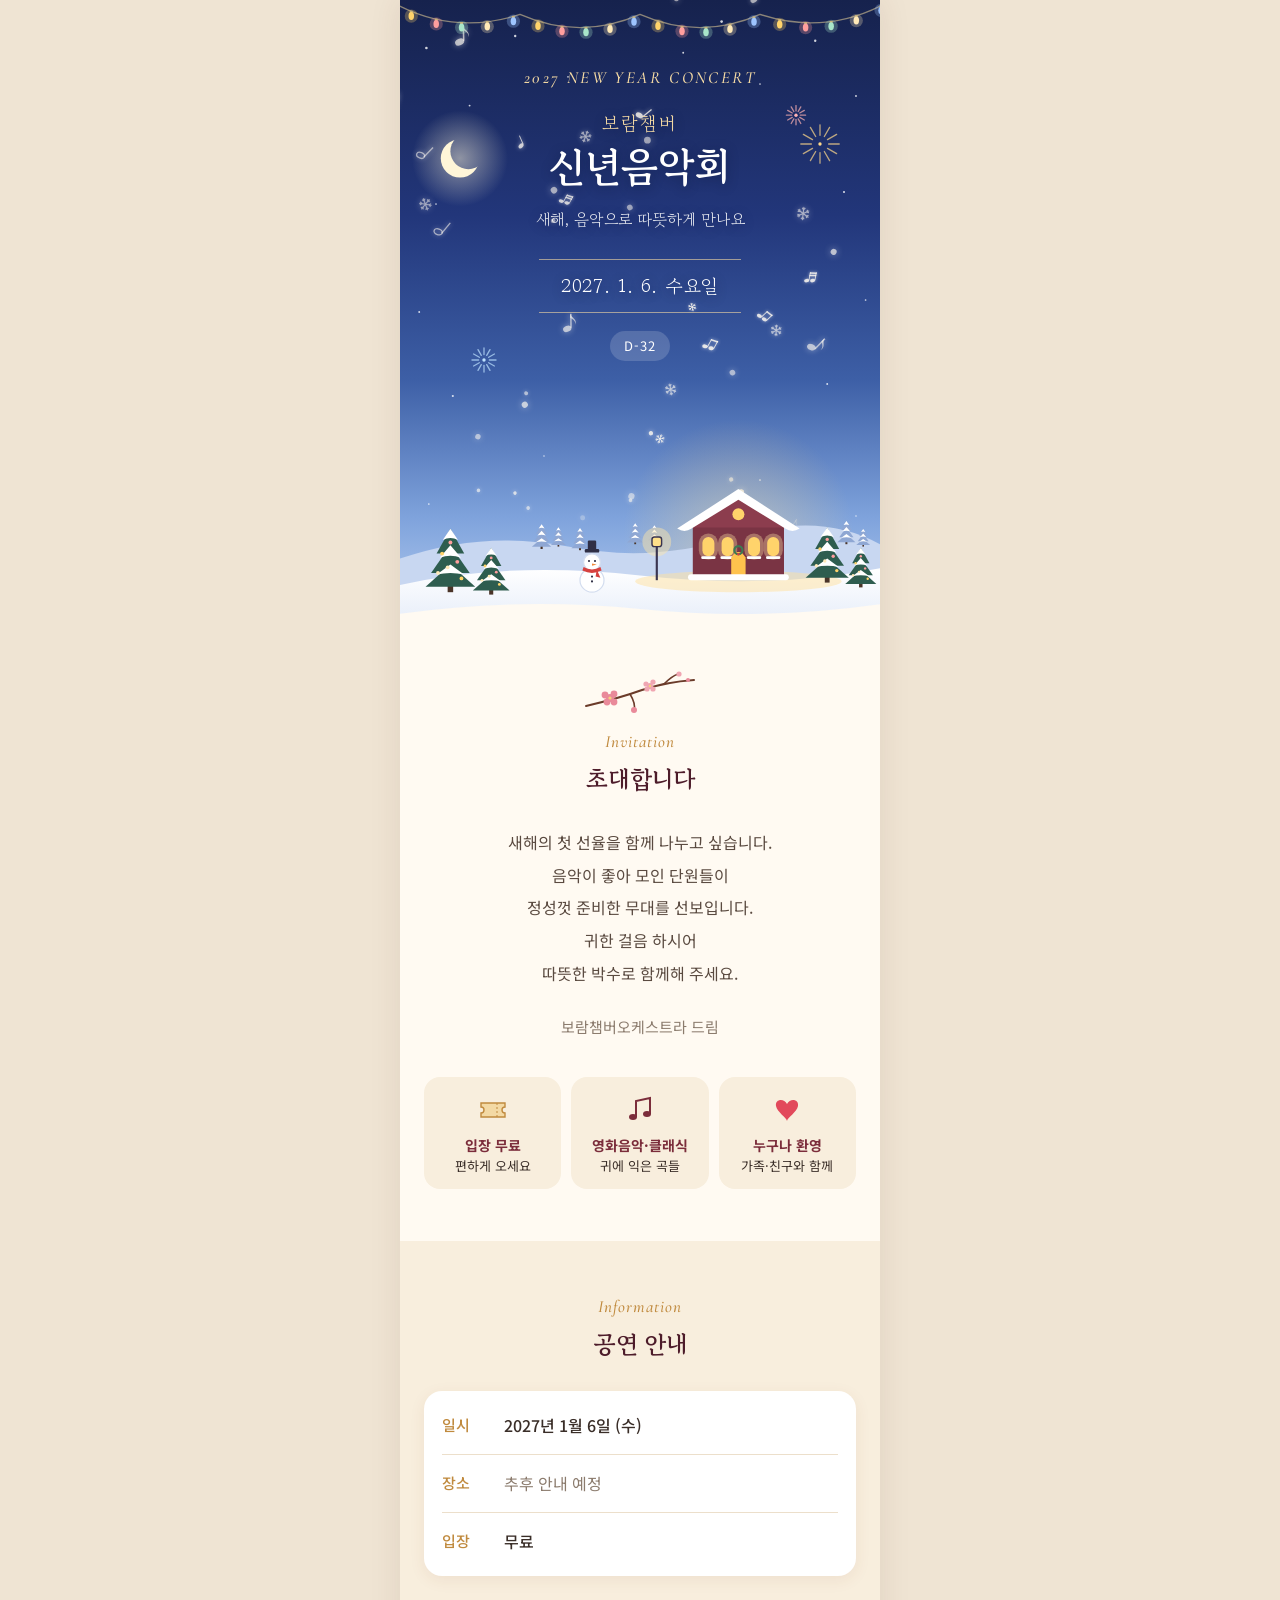
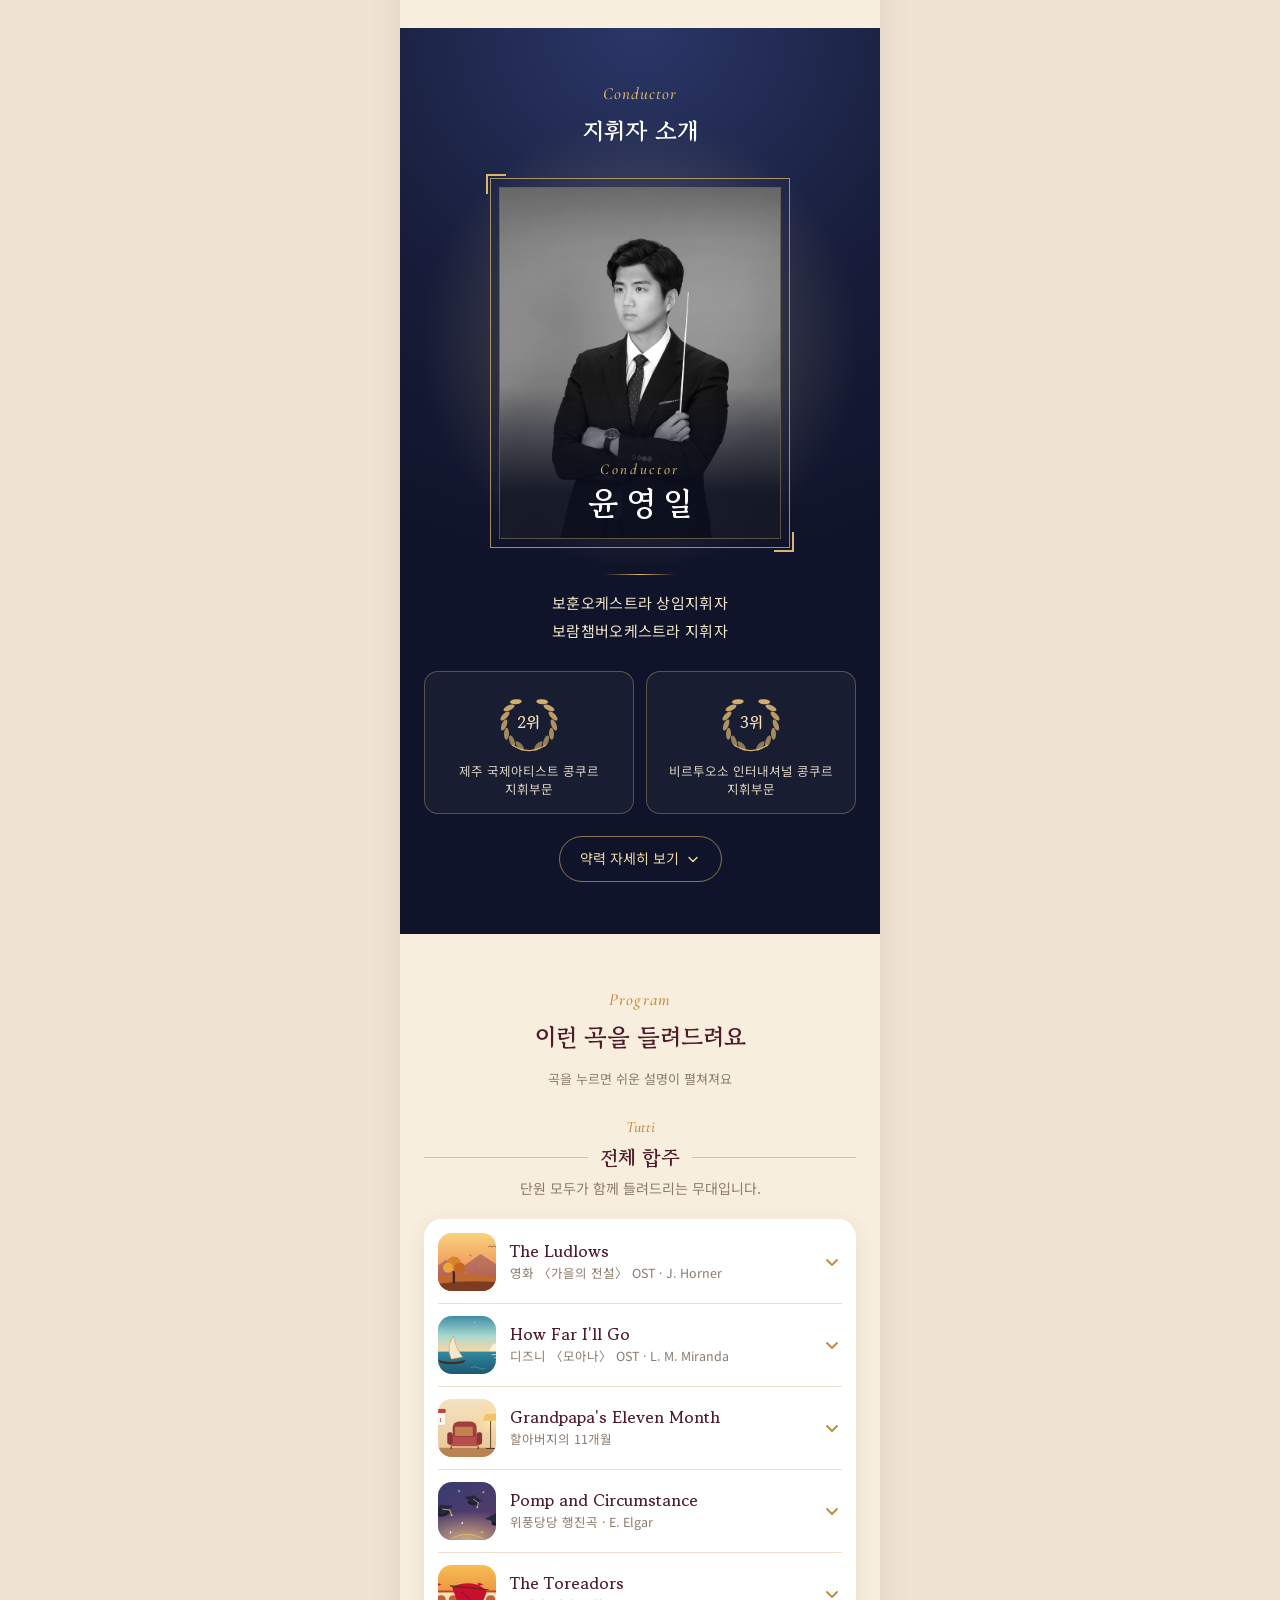
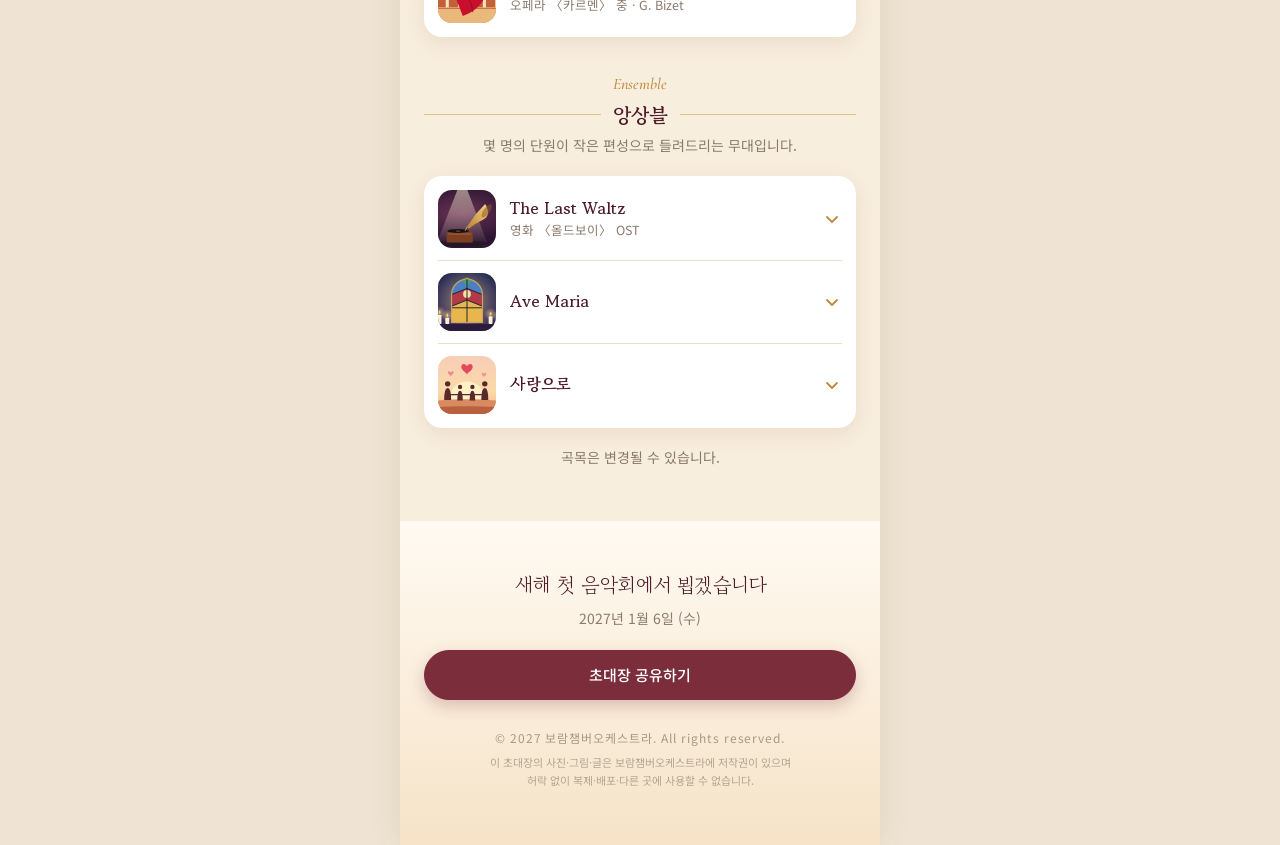
==== index.html @ faf76516 "﻿링크 미리보기 그림 주소에 버전 번호 붙임 메신저가 예전 노을 미리보기 그림을 계속 보여 주던 문제 — og:image 를 og.png?v=2 로 바꿔 새 그림을 받게 함  Co" ====
<!doctype html>
<html lang="ko">
<head>
<meta charset="utf-8">
<meta name="viewport" content="width=device-width, initial-scale=1, viewport-fit=cover">
<title>보람챔버 신년음악회</title>
<meta name="description" content="2027년 1월 6일(수) · 보람챔버오케스트라 신년음악회에 초대합니다.">
<!-- 카카오톡·문자 미리보기 (내용이 바뀌면 여기도 함께 고칩니다) -->
<meta property="og:type" content="website">
<meta property="og:title" content="보람챔버 신년음악회">
<meta property="og:description" content="2027년 1월 6일(수) · 보람챔버오케스트라가 초대합니다.">
<meta property="og:url" content="https://boramchamber.github.io/2027-new-year/">
<meta property="og:image" content="https://boramchamber.github.io/2027-new-year/og.png?v=2">
<meta property="og:image:width" content="1200">
<meta property="og:image:height" content="630">
<meta name="theme-color" content="#16224d">
<!-- 검색엔진·이미지 검색에 올리지 않음 (초대받은 사람만 링크로 보게) -->
<meta name="robots" content="noindex, nofollow, noimageindex, noarchive">
<meta name="copyright" content="© 2027 보람챔버오케스트라. All rights reserved.">
<script>
  // 다른 사이트가 이 초대장을 자기 페이지 안에 끼워 넣으면 원래 주소로 튕겨 나가게 함
  try { if (window.top !== window.self && window.top.location.hostname !== location.hostname) throw 0; }
  catch (e) { window.top.location = location.href; }
</script>
<link rel="preconnect" href="https://fonts.googleapis.com">
<link rel="preconnect" href="https://fonts.gstatic.com" crossorigin>
<link href="https://fonts.googleapis.com/css2?family=Cormorant+Garamond:ital,wght@1,500&family=Gowun+Batang:wght@400;700&family=Noto+Sans+KR:wght@400;500;700&display=swap" rel="stylesheet">
<script>
  // 휴대폰·카톡 캐시를 건너뛰고 늘 최신 파일을 받도록 주소 끝에 시각을 붙인다
  window.BUST = '?t=' + Date.now();
  document.write('<link rel="stylesheet" href="style.css' + BUST + '">');
</script>
</head>
<body>
<main class="page" id="app"></main>
<div class="toast" id="toast" role="status" aria-live="polite"></div>
<script>
  document.write('<script src="data.js' + BUST + '"><\/script>' +
                 '<script src="art.js' + BUST + '"><\/script>' +
                 '<script src="app.js' + BUST + '"><\/script>');
</script>
</body>
</html>
---- style.css ----
/* 초대장 디자인 — 열 때마다 새로 받으므로 고치면 바로 반영됩니다 */
:root {
  --wine: #7b2d3b;
  --wine-deep: #4d1c2a;
  --gold: #c08a3e;
  --gold-soft: #f3d9a4;
  --ink: #3a2e28;
  --text: #5a4a40;
  --muted: #8b7b6d;
  --line: #ecdfcb;
  --paper: #fffaf2;
  --cream: #f8eedd;
  --outside: #efe4d3;
}
* { box-sizing: border-box; margin: 0; padding: 0; }
html { -webkit-text-size-adjust: 100%; }
body {
  background: var(--outside);
  color: var(--ink);
  font-family: 'Noto Sans KR', 'Apple SD Gothic Neo', 'Malgun Gothic', sans-serif;
  font-size: 16px;
  line-height: 1.7;
  word-break: keep-all;
}
.page {
  max-width: 480px;
  margin: 0 auto;
  background: var(--paper);
  min-height: 100vh;
  box-shadow: 0 0 30px rgba(90, 50, 30, .10);
  overflow: hidden;
}
.serif { font-family: 'Gowun Batang', 'Noto Serif KR', 'AppleMyungjo', 'Batang', serif; }
.en { font-family: 'Cormorant Garamond', Georgia, serif; font-style: italic; font-weight: 500; }

/* 표지 */
.cover {
  position: relative;
  background: linear-gradient(180deg, #16224d 0%, #22367a 34%, #3d5fa6 60%, #7fa3dc 82%, #bcd3f3 100%);
  overflow: hidden;
  color: #fff;
  text-align: center;
  padding: 64px 24px 0;
}
.cover canvas { position: absolute; inset: 0; width: 100%; height: 100%; pointer-events: none; }
.cover > *:not(canvas) { position: relative; z-index: 1; }
.cover canvas { z-index: 0; }
.cover .sky { position: absolute; inset: 0; pointer-events: none; z-index: 0; }
.cover .sky svg { display: block; width: 100%; height: 100%; }
.cover .garland { position: absolute; left: 0; right: 0; top: 0; pointer-events: none; }
.cover .garland svg { display: block; width: 100%; height: auto; }
.cover h1, .cover .tagline, .cover .when { text-shadow: 0 2px 12px rgba(10,20,50,.45); }
.cover .eyebrow { font-size: 17px; letter-spacing: .14em; color: var(--gold-soft); }
.cover h1 { margin-top: 18px; font-size: 40px; line-height: 1.3; font-weight: 700; }
.cover h1 .small { display: block; font-size: 19px; font-weight: 400; color: var(--gold-soft); letter-spacing: .1em; margin-bottom: 4px; }
.cover .tagline { margin-top: 14px; font-size: 16px; color: rgba(255,255,255,.88); }
.cover .when {
  display: inline-block; margin-top: 26px; padding: 10px 22px;
  border-top: 1px solid rgba(243,217,164,.6); border-bottom: 1px solid rgba(243,217,164,.6);
  font-size: 19px; letter-spacing: .04em;
}
.cover .when .time { display: block; font-size: 15px; color: var(--gold-soft); }
.dday {
  display: inline-block; margin-top: 18px; padding: 4px 14px;
  background: rgba(255,255,255,.16); border-radius: 999px;
  color: #fff; font-size: 13px; letter-spacing: .08em;
}
.cover .scene { display: block; width: calc(100% + 48px); margin: 20px -24px -1px; }
.cover .scene svg { display: block; width: 100%; height: auto; }

/* 본문 섹션 */
section { padding: 52px 24px; }
.sec-label { text-align: center; font-size: 17px; color: var(--gold); letter-spacing: .06em; }
.sec-title { text-align: center; font-size: 24px; font-weight: 700; margin: 2px 0 26px; color: var(--wine-deep); }

.greeting { text-align: center; padding-top: 36px; }
.greeting .sprig { width: 120px; height: 46px; margin: 0 auto 14px; display: block; }
.greeting p { font-size: 16px; line-height: 2.05; color: var(--text); }
.greeting .sign { margin-top: 22px; font-size: 15px; color: var(--muted); }

.welcome { display: grid; grid-template-columns: repeat(3, 1fr); gap: 10px; margin-top: 34px; }
.welcome .w {
  background: var(--cream); border-radius: 16px; padding: 16px 6px 14px; text-align: center;
  font-size: 13px; line-height: 1.5; color: var(--ink);
}
.welcome .w svg { width: 34px; height: 34px; display: block; margin: 0 auto 8px; }
.welcome .w b { display: block; font-size: 14px; color: var(--wine); }

.soft { background: var(--cream); }
.info { background: #fff; border-radius: 18px; padding: 6px 18px; box-shadow: 0 4px 16px rgba(122,62,40,.08); }
.info .row { display: flex; gap: 14px; padding: 15px 0; border-bottom: 1px solid var(--line); }
.info .row:last-child { border-bottom: 0; }
.info .k { flex: 0 0 48px; color: var(--gold); font-size: 15px; font-weight: 500; }
.info .v { flex: 1; font-weight: 500; }
.info .v .sub { display: block; font-weight: 400; font-size: 14px; color: var(--muted); }
.info .v.pending { color: var(--muted); font-weight: 400; }

/* 프로그램 */
.group { text-align: center; margin: 6px 0 18px; }
.group + .pieces { margin-bottom: 8px; }
.pieces + .group { margin-top: 40px; }
.group .g-en { font-size: 16px; color: var(--gold); }
.group h3 { font-size: 20px; color: var(--wine-deep); display: flex; align-items: center; gap: 12px; }
.group h3::before, .group h3::after { content: ''; flex: 1; height: 1px; background: var(--gold); opacity: .45; }
.group p { font-size: 14px; color: var(--muted); margin-top: 2px; }

.program-hint { text-align: center; font-size: 13px; color: var(--muted); margin: -16px 0 24px; }
.pieces {
  background: #fff; border-radius: 18px; padding: 2px 14px;
  box-shadow: 0 6px 20px rgba(122,62,40,.10);
}
.piece { border-bottom: 1px solid var(--line); }
.piece:last-child { border-bottom: 0; }
.piece .row {
  display: grid; grid-template-columns: 58px 1fr 20px; gap: 14px; align-items: center;
  padding: 12px 0; list-style: none; -webkit-tap-highlight-color: transparent;
}
.piece summary { cursor: pointer; }
.piece summary::-webkit-details-marker { display: none; }
.piece .thumb { width: 58px; height: 58px; border-radius: 14px; overflow: hidden; background: var(--cream); }
.piece .thumb svg { display: block; width: 100%; height: 100%; }
.piece .txt { min-width: 0; }
.piece .t { display: block; font-size: 16.5px; font-weight: 700; color: var(--wine-deep); line-height: 1.35; }
.piece .m .nw { white-space: nowrap; }
.piece .m { display: block; font-size: 12.5px; color: var(--muted); margin-top: 2px; line-height: 1.5; }
.piece .chev { width: 20px; height: 20px; color: var(--gold); transition: transform .25s ease; }
.piece[open] .chev { transform: rotate(180deg); }
.piece[open] summary .t { color: var(--wine); }
.piece .d {
  margin: 0 0 14px; padding: 12px 14px; border-radius: 12px; background: var(--cream);
  font-size: 14.5px; color: var(--text); line-height: 1.75;
  animation: open-d .3s ease;
}
@keyframes open-d { from { opacity: 0; transform: translateY(-4px); } to { opacity: 1; transform: none; } }
.pieces + .group { margin-top: 34px; }
.program-note { margin-top: 18px; text-align: center; font-size: 14px; color: var(--muted); }

/* 지휘 */
/* 지휘자 소개 — 공연 책자처럼 어두운 무대 + 금색 */
.stage {
  background: radial-gradient(120% 60% at 50% 0%, #2b3768 0%, #171d3a 55%, #10142a 100%);
  color: #efe9de;
}
.stage .sec-label { color: #d9b56e; }
.stage .sec-title { color: #fff; }
.conductor { text-align: center; }

.portrait { position: relative; width: min(300px, 84%); margin: 6px auto 0; }
.portrait::before {
  content: ''; position: absolute; inset: -60px -70px -20px; pointer-events: none;
  background: radial-gradient(closest-side, rgba(255,226,160,.30), rgba(255,226,160,0));
}
.portrait .frame { position: relative; padding: 9px; border: 1px solid rgba(217,181,110,.75); }
.portrait .frame::before, .portrait .frame::after {
  content: ''; position: absolute; width: 18px; height: 18px; border: 2px solid #d9b56e;
}
.portrait .frame::before { left: -5px; top: -5px; border-right: 0; border-bottom: 0; }
.portrait .frame::after { right: -5px; bottom: -5px; border-left: 0; border-top: 0; }
.portrait img {
  display: block; width: 100%; aspect-ratio: 4 / 5; object-fit: cover; object-position: 50% 16%;
  box-shadow: 0 0 0 1px rgba(217,181,110,.35); filter: contrast(1.06);
}
.portrait figcaption {
  position: absolute; left: 10px; right: 10px; bottom: 10px; z-index: 2;
  padding: 70px 0 16px; text-align: center;
  background: linear-gradient(180deg, rgba(12,15,32,0) 0%, rgba(12,15,32,.88) 70%);
}
.portrait figcaption .en { display: block; font-size: 15px; color: #d9b56e; letter-spacing: .18em; }
.portrait figcaption b { display: block; font-size: 32px; color: #fff; letter-spacing: .28em; padding-left: .28em; line-height: 1.25; }

.nameplate .baton { width: 64px; height: 64px; margin: 0 auto 10px; display: block; }
.nameplate .role { font-size: 15px; color: #d9b56e; letter-spacing: .18em; }
.nameplate .name { font-size: 30px; font-weight: 700; color: #fff; letter-spacing: .24em; padding-left: .24em; }

.conductor .now { margin-top: 26px; }
.conductor .now::before {
  content: ''; display: block; width: 72px; height: 1px; margin: 0 auto 14px;
  background: linear-gradient(90deg, transparent, #d9b56e, transparent);
}
.conductor .now p { font-size: 15px; color: #f1e4c6; line-height: 1.85; letter-spacing: .02em; }

.awards { display: grid; grid-template-columns: repeat(2, 1fr); gap: 12px; margin-top: 26px; }
.award {
  padding: 12px 10px 14px; border-radius: 14px;
  border: 1px solid rgba(217,181,110,.35); background: rgba(255,255,255,.04);
}
.award .laurel { width: 74px; height: 74px; display: block; margin: 0 auto 4px; }
.award .nm { font-size: 12.5px; color: #ddd4c4; line-height: 1.5; }

.bio { margin-top: 22px; }
.bio summary {
  display: inline-flex; align-items: center; gap: 6px; list-style: none; cursor: pointer;
  padding: 10px 20px; border: 1px solid rgba(217,181,110,.6); border-radius: 999px;
  color: #f3d9a4; font-size: 14px; -webkit-tap-highlight-color: transparent;
}
.bio summary::-webkit-details-marker { display: none; }
.bio summary svg { width: 16px; height: 16px; transition: transform .25s ease; }
.bio[open] summary svg { transform: rotate(180deg); }
.bio .close-t, .bio[open] .open-t { display: none; }
.bio[open] .close-t { display: inline; }
.conductor .profile {
  margin-top: 16px; padding: 4px 18px; text-align: left; border-radius: 16px;
  border: 1px solid rgba(217,181,110,.22); background: rgba(255,255,255,.04);
  animation: open-d .3s ease;
}
.conductor .pg { padding: 14px 0; border-bottom: 1px solid rgba(217,181,110,.18); }
.conductor .pg:last-child { border-bottom: 0; }
.conductor .pg h4 { font-size: 14px; color: #d9b56e; font-weight: 700; margin-bottom: 4px; letter-spacing: .06em; }
.conductor .pg ul { list-style: none; }
.conductor .pg li { position: relative; padding-left: 12px; font-size: 14px; color: #e6dfd3; line-height: 1.75; }
.conductor .pg li::before { content: ''; position: absolute; left: 0; top: .78em; width: 4px; height: 4px; transform: rotate(45deg); background: #d9b56e; }
.stage .performers .role { color: #bfb4a2; }
.stage .performers .name { color: #fff; }

.performers { display: grid; gap: 12px; margin-top: 24px; }
.performers .p { display: flex; justify-content: center; gap: 12px; font-size: 16px; }
.performers .role { color: var(--muted); }
.performers .name { font-weight: 600; color: var(--wine-deep); }

.btns { display: grid; grid-template-columns: 1fr 1fr; gap: 10px; margin-top: 20px; }
.btn {
  display: flex; align-items: center; justify-content: center; gap: 6px;
  min-height: 50px; padding: 10px 14px;
  border: 1px solid var(--wine); border-radius: 999px;
  background: #fff; color: var(--wine);
  font: inherit; font-size: 15px; font-weight: 500; text-decoration: none; cursor: pointer;
}
.btn.primary { background: var(--wine); color: #fff; box-shadow: 0 6px 16px rgba(123,45,59,.25); }
.btn.full { grid-column: 1 / -1; }
.addr { text-align: center; }
.addr .name { font-size: 18px; font-weight: 600; color: var(--wine-deep); }
.addr .line { color: var(--text); margin-top: 4px; }
.addr .parking { margin-top: 12px; font-size: 14px; color: var(--muted); }

footer {
  padding: 48px 24px 56px; text-align: center;
  background: linear-gradient(180deg, var(--paper) 0%, #f6e3c8 100%);
}
footer .closing { font-size: 20px; color: var(--wine-deep); line-height: 1.6; }
footer .closing small { display: block; font-size: 14px; color: var(--muted); font-family: 'Noto Sans KR', sans-serif; margin-top: 6px; }
footer .contact { font-size: 14px; color: var(--muted); margin-top: 18px; }
footer .copy { margin-top: 28px; font-size: 12px; color: #a89886; letter-spacing: .08em; }
footer .rights { margin-top: 6px; font-size: 11px; color: #b3a594; line-height: 1.6; }

/* 사진·그림 보호: 길게 눌러 저장·선택·끌기 막기 (사진 위에 투명 막을 씌움) */
.protect, .cover .scene, .piece .thumb, .nameplate .baton { -webkit-touch-callout: none; -webkit-user-select: none; user-select: none; }
.protect { position: relative; }
.protect img { pointer-events: none; -webkit-user-drag: none; }
.protect::after { content: ''; position: absolute; inset: 0; border-radius: inherit; z-index: 1; }

.toast {
  position: fixed; left: 50%; bottom: 32px; transform: translate(-50%, 20px);
  background: rgba(77,28,42,.94); color: #fff; padding: 10px 18px; border-radius: 999px;
  font-size: 14px; opacity: 0; transition: .25s; pointer-events: none;
}
.toast.show { opacity: 1; transform: translate(-50%, 0); }

.reveal { opacity: 0; transform: translateY(16px); transition: opacity .7s ease, transform .7s ease; }
.reveal.in { opacity: 1; transform: none; }
@media (prefers-reduced-motion: reduce) { .reveal { opacity: 1; transform: none; transition: none; } }
[hidden] { display: none !important; }

/* 작은 폰 (갤럭시 폴드 접힘·아이폰 SE 등 360px 이하) */
@media (max-width: 360px) {
  section { padding: 44px 16px; }
  footer { padding: 40px 16px 48px; }
  .cover { padding: 52px 16px 0; }
  .cover .scene { width: calc(100% + 32px); margin: 18px -16px -1px; }
  .cover h1 { font-size: 34px; }
  .greeting p { font-size: 15px; }
  .welcome { gap: 6px; }
  .welcome .w { font-size: 12px; }
  .pieces { padding: 2px 12px; }
  .piece .row { grid-template-columns: 52px 1fr 18px; gap: 12px; }
  .piece .thumb { width: 52px; height: 52px; border-radius: 12px; }
  .piece .t { font-size: 15.5px; }
  .piece .d { font-size: 14px; }
}
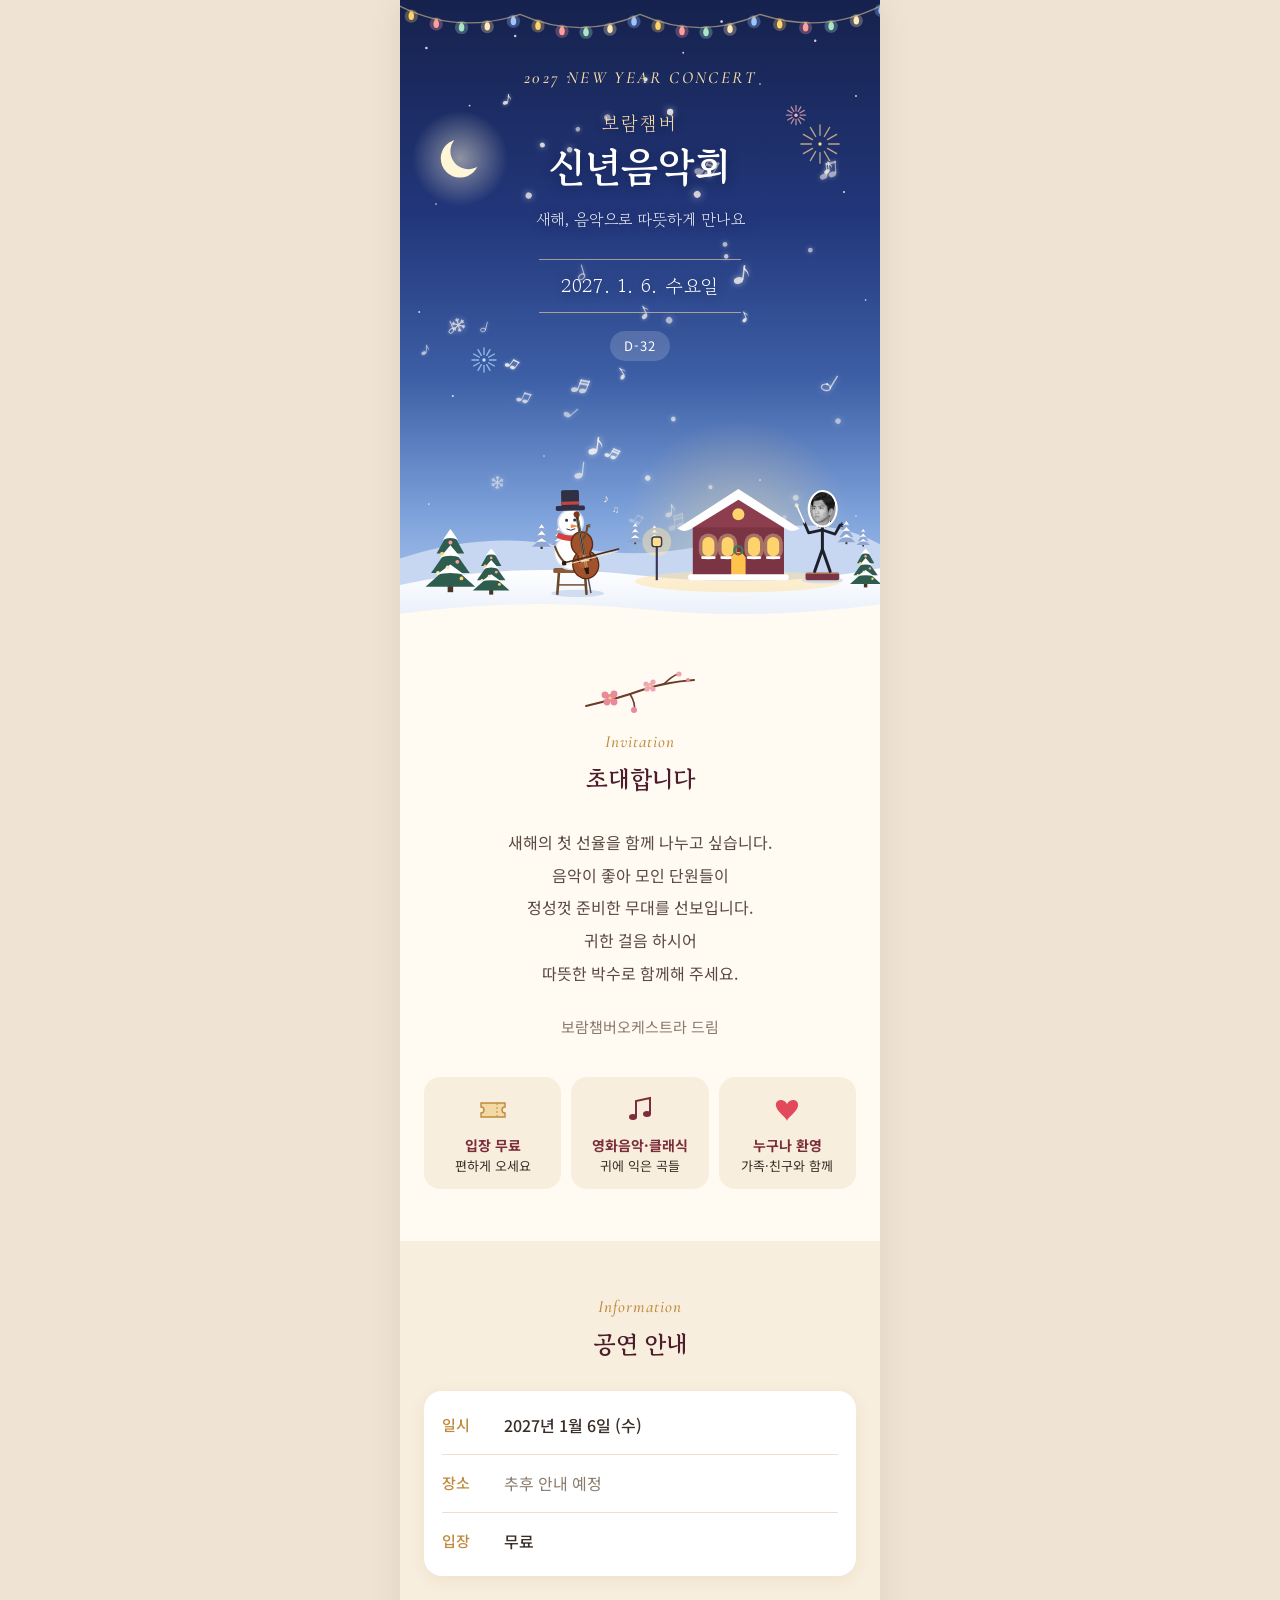
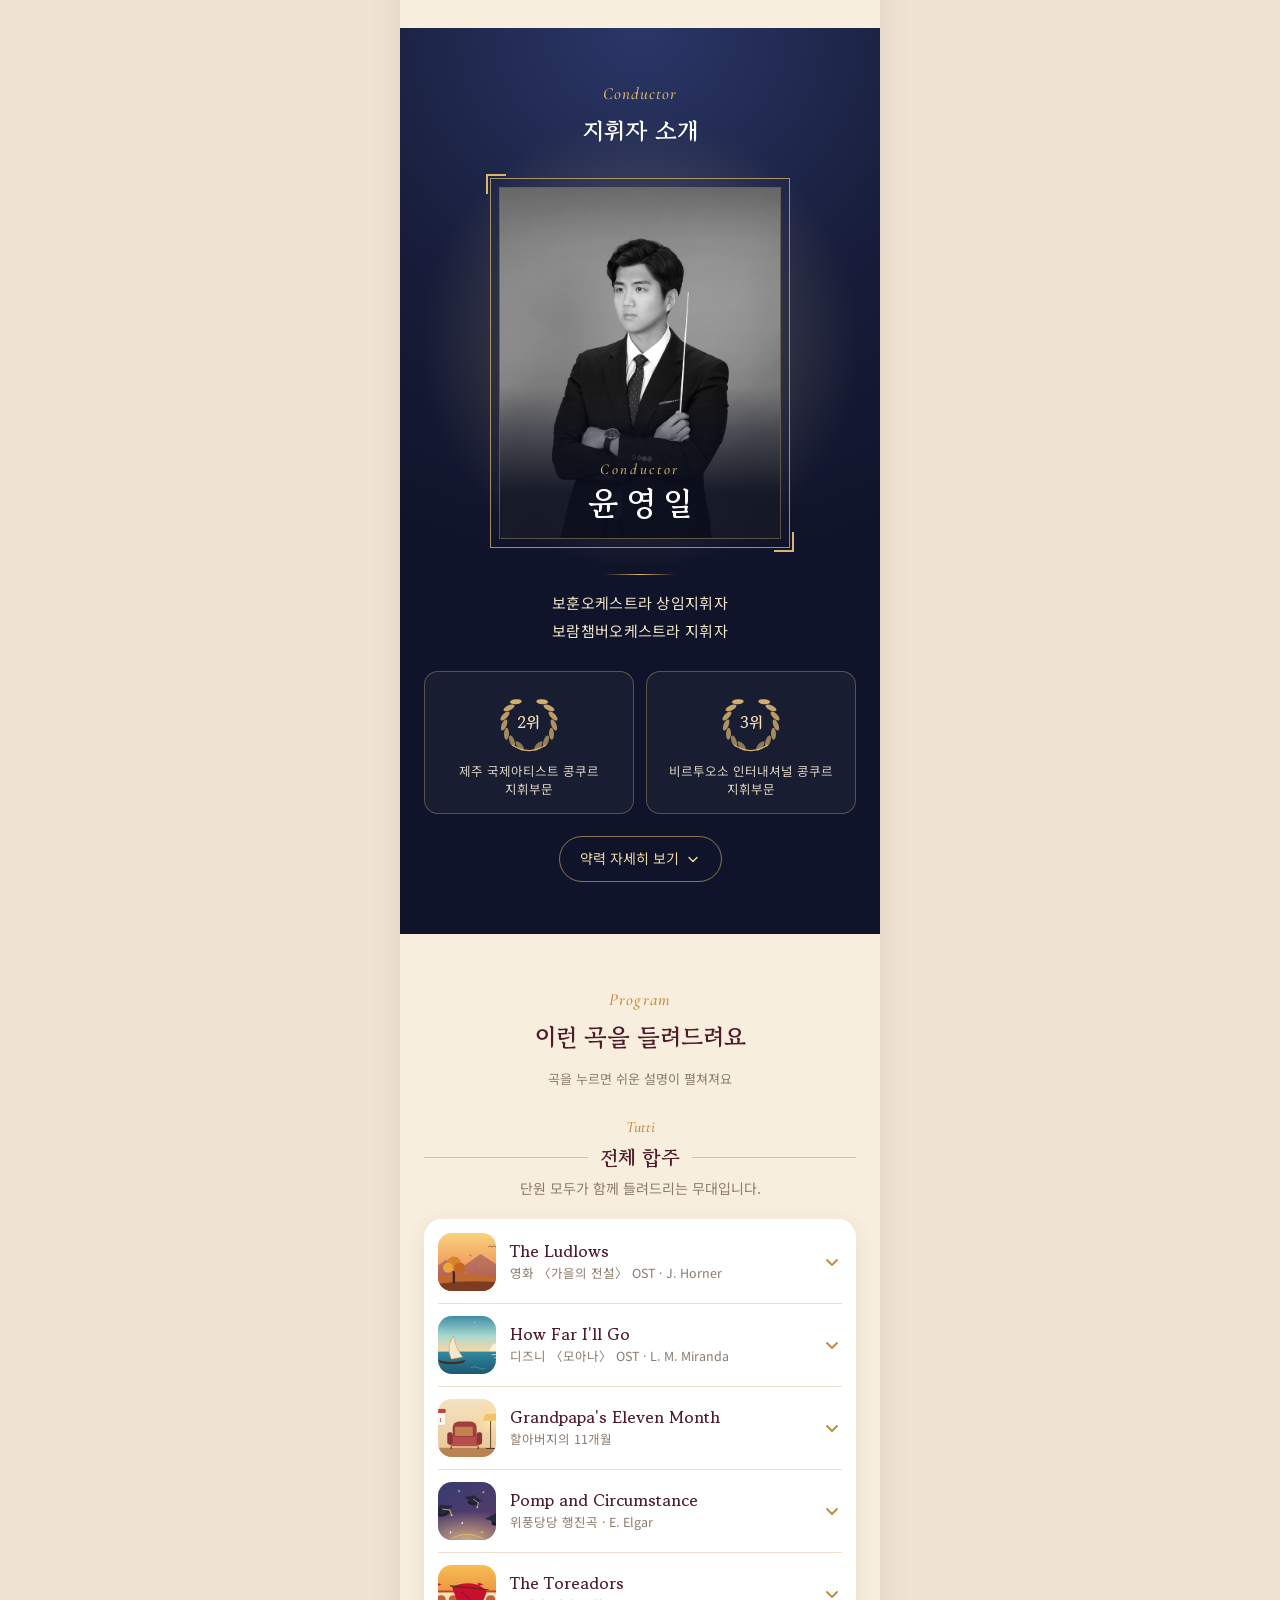
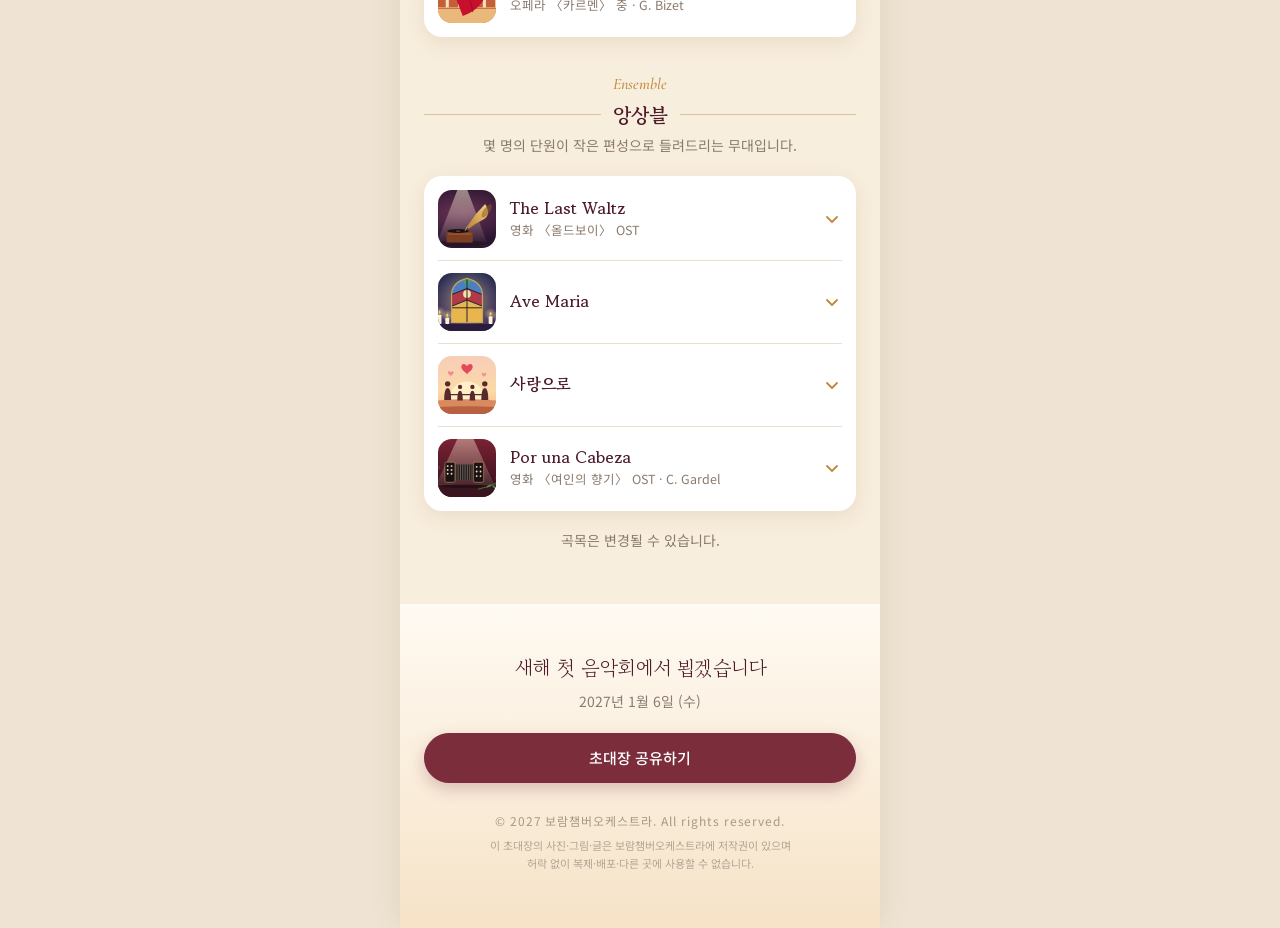
==== commit b06b324c: "표지 오른쪽에 지휘자 캐릭터 추가 - 사진에서 딴 얼굴 + 졸라맨 몸, 지휘대 위에서 눈사람 쪽을 향해 지휘 - 지휘봉 팔·반대 손·고개가 박자에 맞춰 움직이고 지휘봉 끝이 반짝임" ====
--- a/index.html
+++ b/index.html
@@ -10,7 +10,7 @@
 <meta property="og:title" content="보람챔버 신년음악회">
 <meta property="og:description" content="2027년 1월 6일(수) · 보람챔버오케스트라가 초대합니다.">
 <meta property="og:url" content="https://boramchamber.github.io/2027-new-year/">
-<meta property="og:image" content="https://boramchamber.github.io/2027-new-year/og.png?v=2">
+<meta property="og:image" content="https://boramchamber.github.io/2027-new-year/og.png?v=3">
 <meta property="og:image:width" content="1200">
 <meta property="og:image:height" content="630">
 <meta name="theme-color" content="#16224d">
--- a/style.css
+++ b/style.css
@@ -95,6 +95,24 @@
 .info .v .sub { display: block; font-weight: 400; font-size: 14px; color: var(--muted); }
 .info .v.pending { color: var(--muted); font-weight: 400; }
 
+/* 배경음악 카드 + 떠 있는 ♪ 버튼 */
+/* 배경음악 ♪ 버튼 (오른쪽 아래) */
+.music-fab {
+  position: fixed; right: 16px; bottom: 20px; z-index: 50; width: 44px; height: 44px; border-radius: 50%;
+  display: flex; align-items: center; justify-content: center;
+  border: 1px solid rgba(217,181,110,.8); background: rgba(22,34,77,.85); color: #f3d9a4;
+  box-shadow: 0 6px 18px rgba(0,0,0,.25); cursor: pointer; -webkit-tap-highlight-color: transparent;
+}
+.music-fab svg { width: 21px; height: 21px; }
+.music-fab .slash { position: absolute; width: 25px; height: 2px; background: #f3d9a4; transform: rotate(-45deg); border-radius: 2px; }
+.music-fab.on .slash { display: none; }
+.music-fab.on::after {
+  content: ''; position: absolute; inset: -5px; border-radius: 50%; border: 1px solid rgba(243,217,164,.6);
+  animation: fab-pulse 1.8s ease-out infinite;
+}
+@keyframes fab-pulse { from { transform: scale(.9); opacity: 1; } to { transform: scale(1.35); opacity: 0; } }
+@media (prefers-reduced-motion: reduce) { .music-fab.on::after { animation: none; } }
+
 /* 프로그램 */
 .group { text-align: center; margin: 6px 0 18px; }
 .group + .pieces { margin-bottom: 8px; }
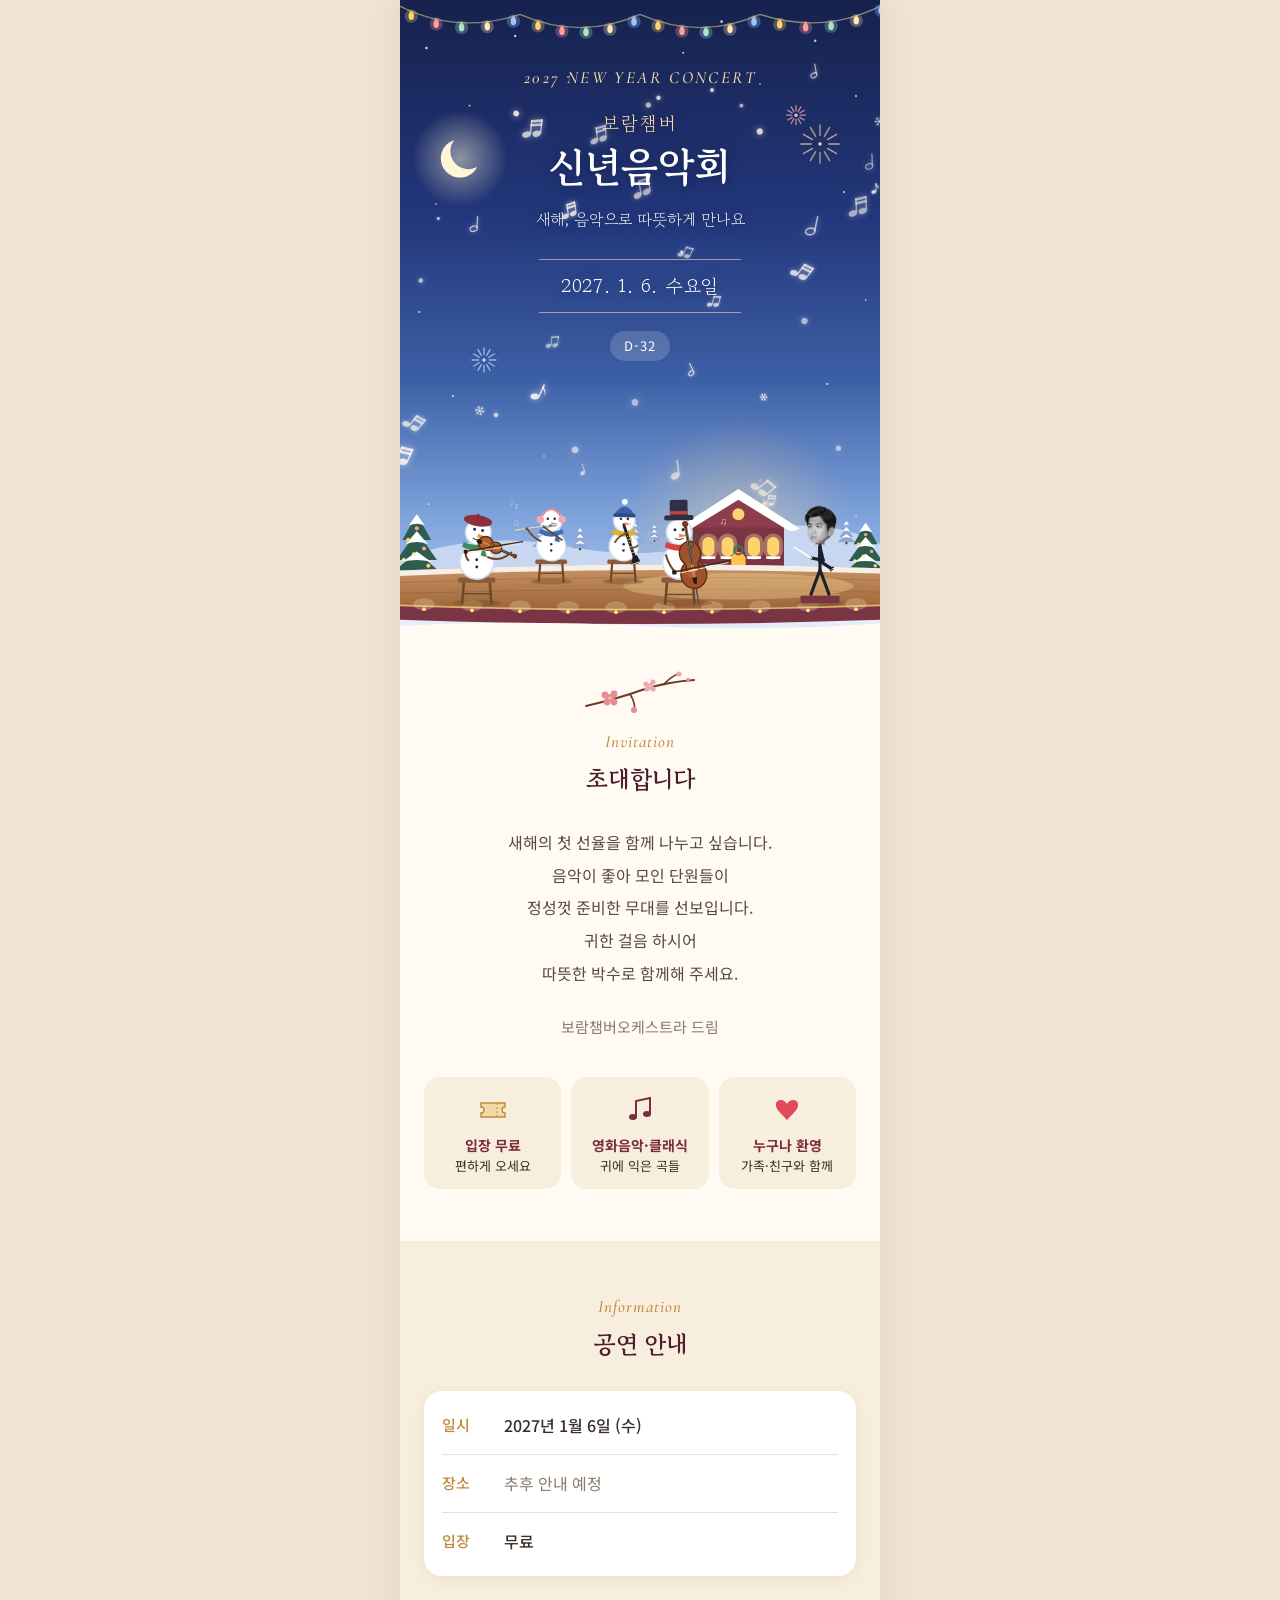
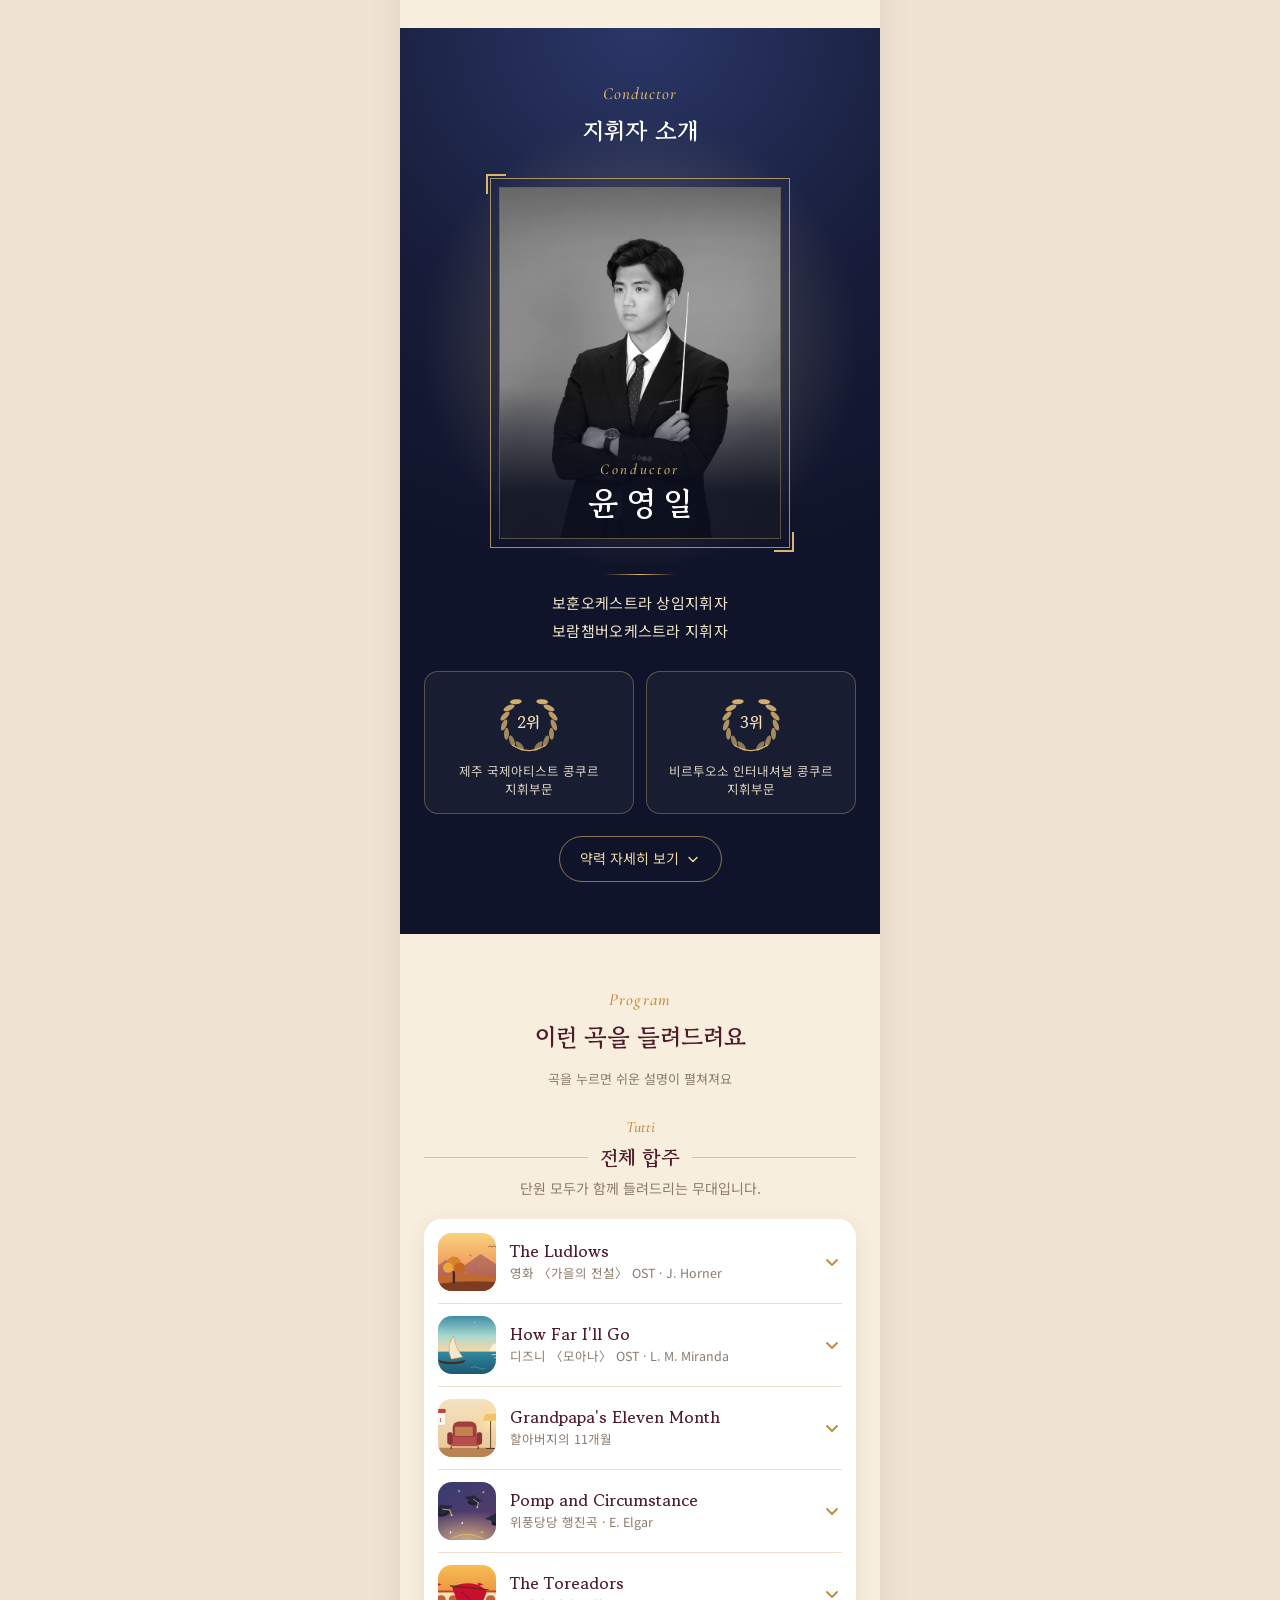
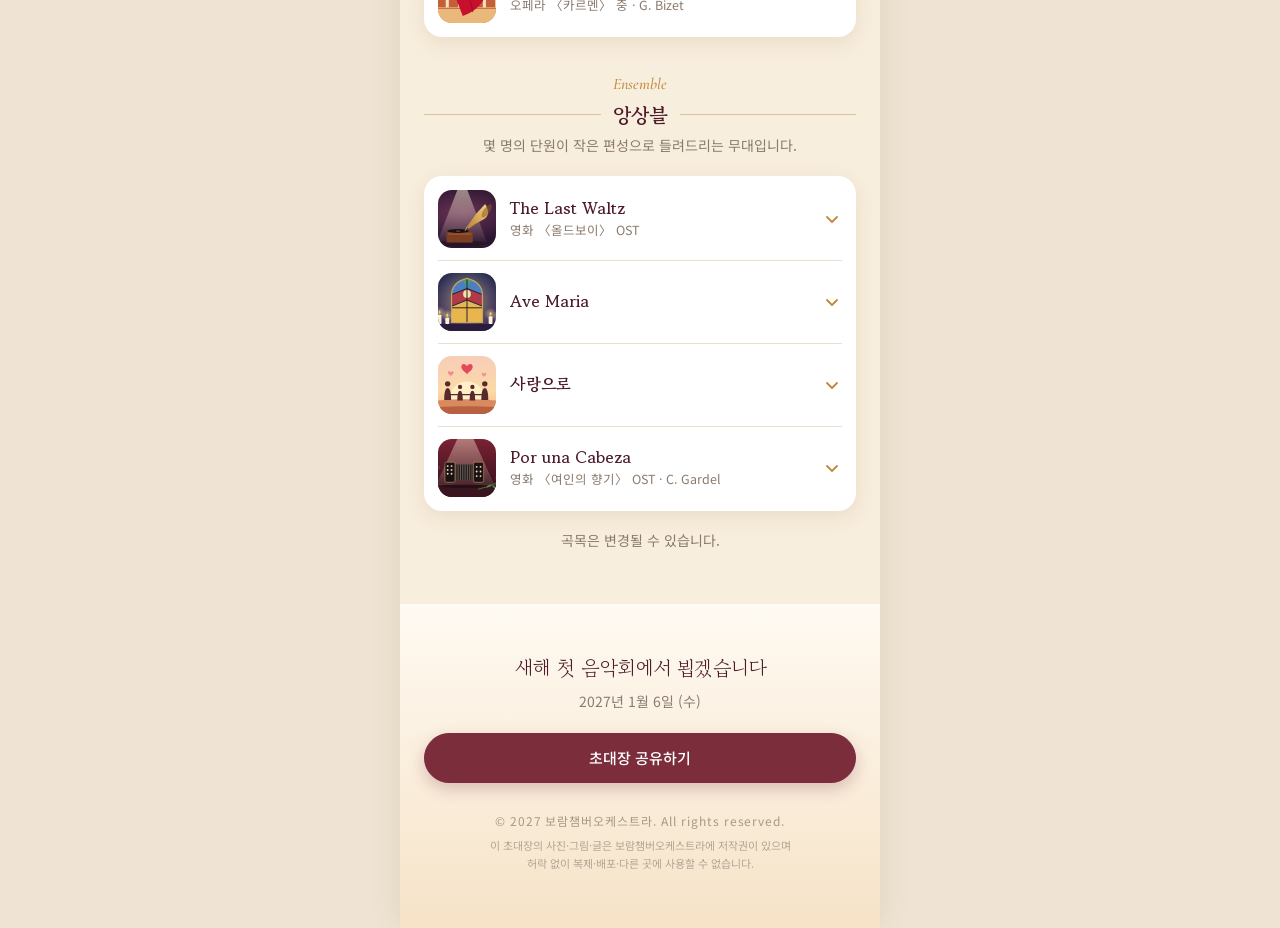
==== commit 555f194b: "카톡 미리보기 그림을 눈사람 오케스트라 무대로 갱신 og.png 다시 만들고 주소 번호를 ?v=4 로 올림  Co-Authored-By: Claude Opus 5.5 <norepl" ====
--- a/index.html
+++ b/index.html
@@ -10,7 +10,7 @@
 <meta property="og:title" content="보람챔버 신년음악회">
 <meta property="og:description" content="2027년 1월 6일(수) · 보람챔버오케스트라가 초대합니다.">
 <meta property="og:url" content="https://boramchamber.github.io/2027-new-year/">
-<meta property="og:image" content="https://boramchamber.github.io/2027-new-year/og.png?v=3">
+<meta property="og:image" content="https://boramchamber.github.io/2027-new-year/og.png?v=4">
 <meta property="og:image:width" content="1200">
 <meta property="og:image:height" content="630">
 <meta name="theme-color" content="#16224d">
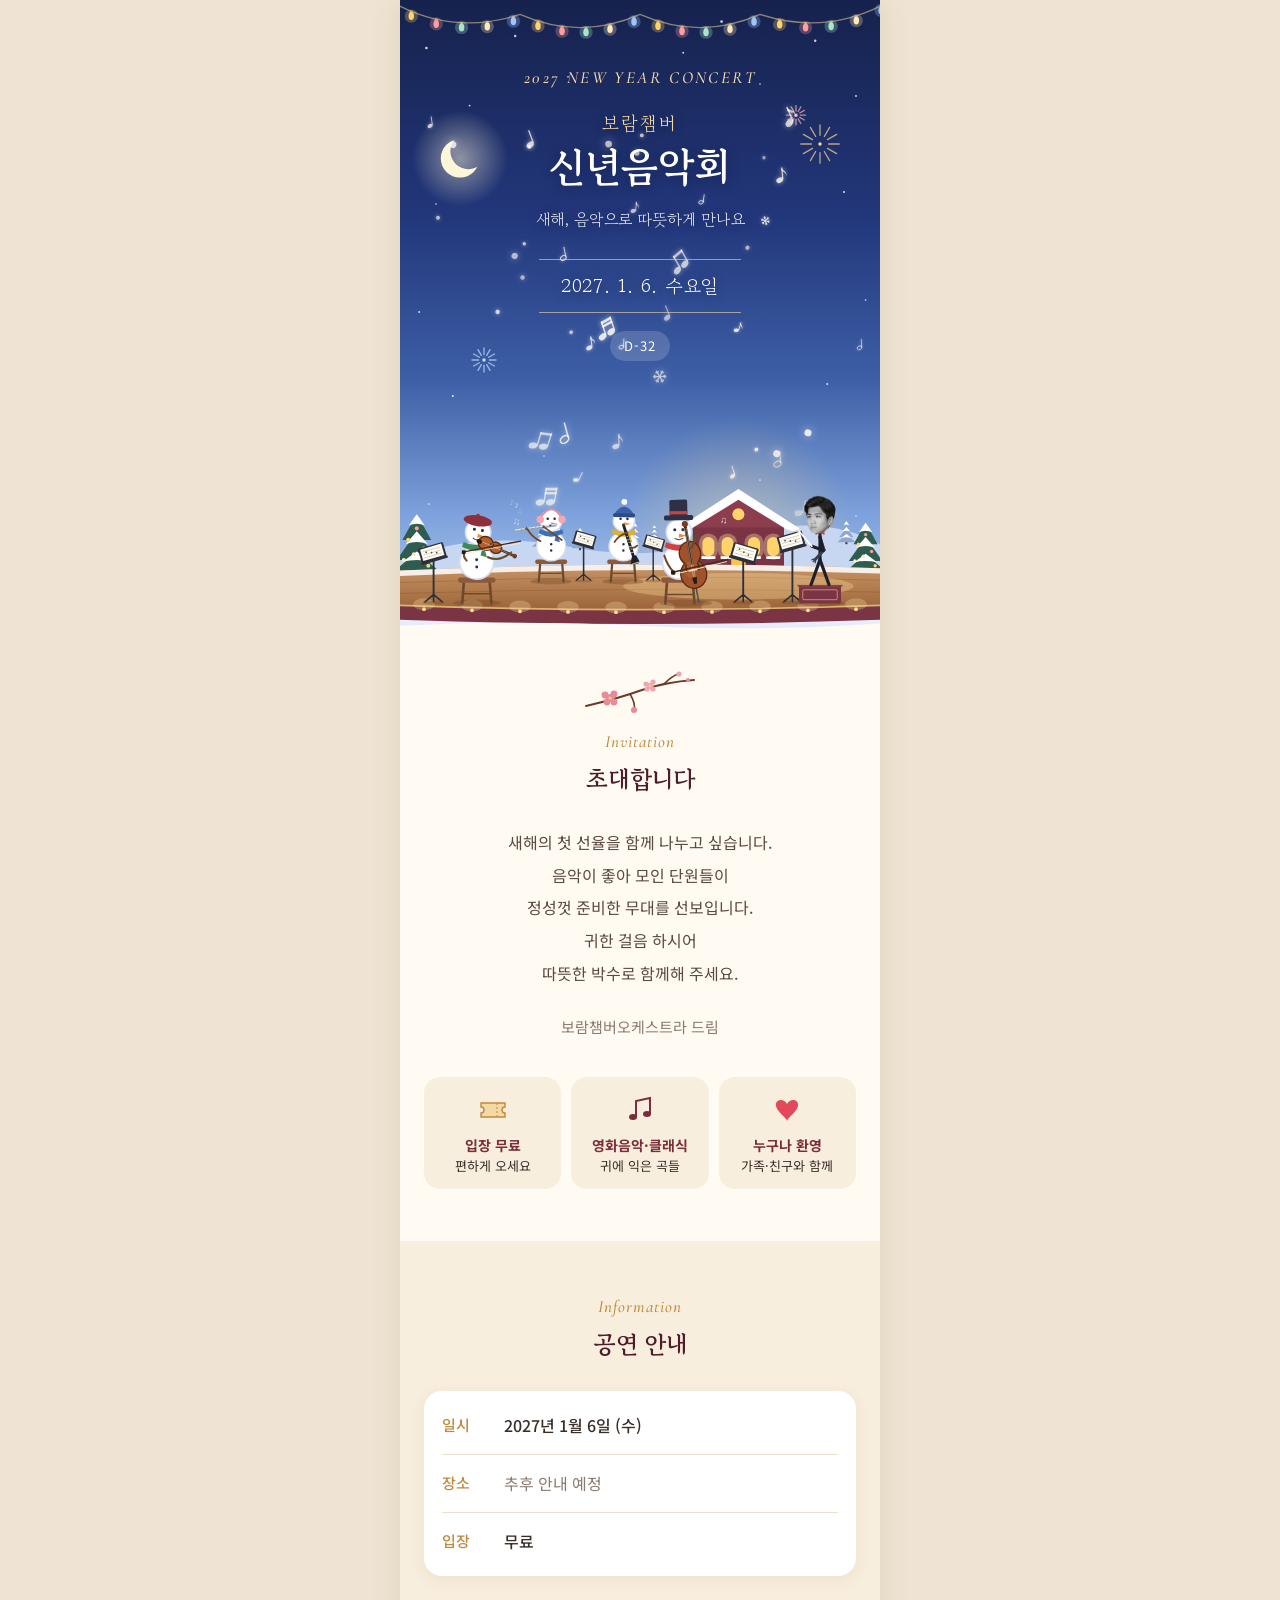
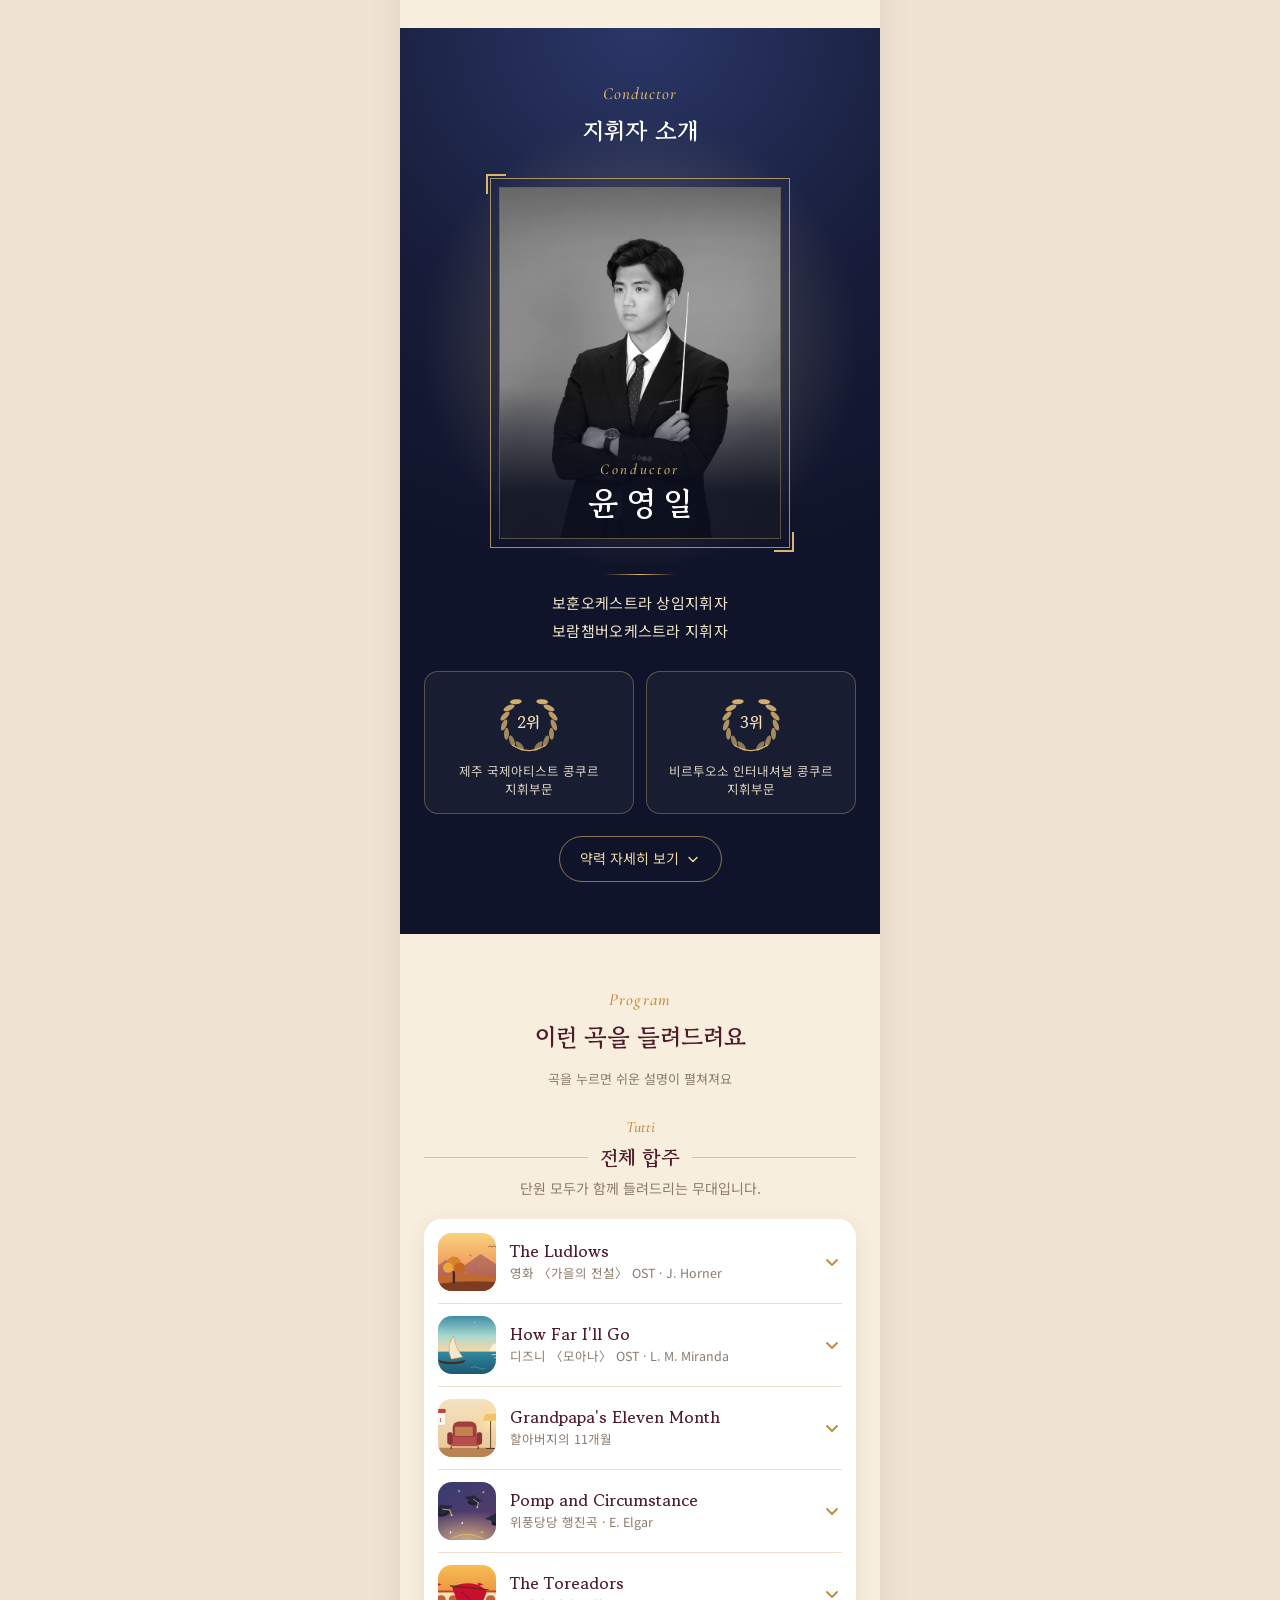
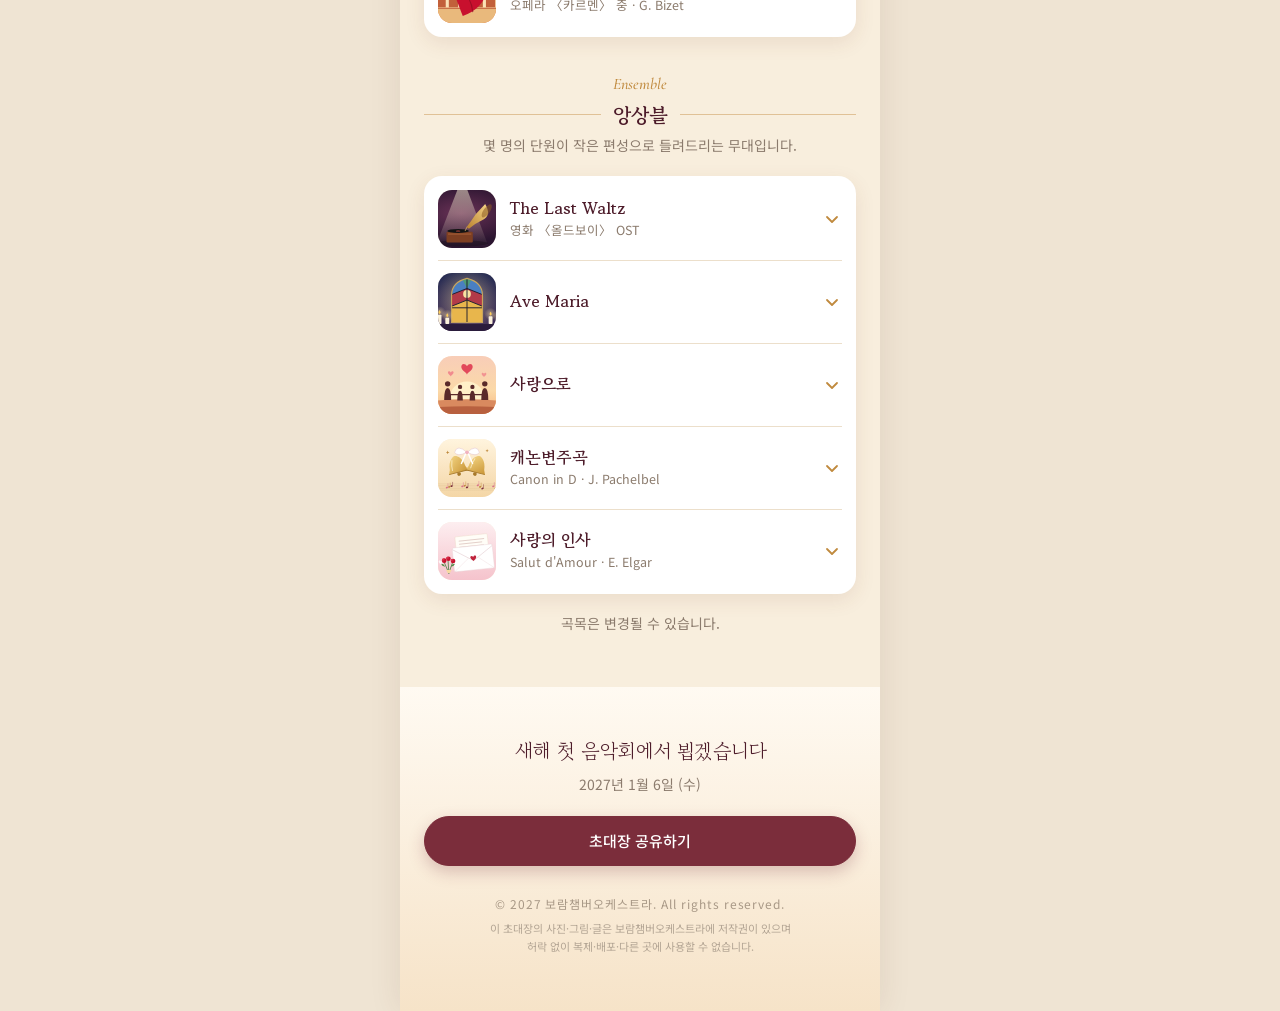
==== commit faacf988: "카톡 미리보기 그림 갱신 (높인 지휘대·보면대) og.png 다시 만들고 주소 번호를 ?v=5 로 올림  Co-Authored-By: Claude Opus 5.5 <noreply@" ====
--- a/index.html
+++ b/index.html
@@ -10,7 +10,7 @@
 <meta property="og:title" content="보람챔버 신년음악회">
 <meta property="og:description" content="2027년 1월 6일(수) · 보람챔버오케스트라가 초대합니다.">
 <meta property="og:url" content="https://boramchamber.github.io/2027-new-year/">
-<meta property="og:image" content="https://boramchamber.github.io/2027-new-year/og.png?v=4">
+<meta property="og:image" content="https://boramchamber.github.io/2027-new-year/og.png?v=5">
 <meta property="og:image:width" content="1200">
 <meta property="og:image:height" content="630">
 <meta name="theme-color" content="#16224d">
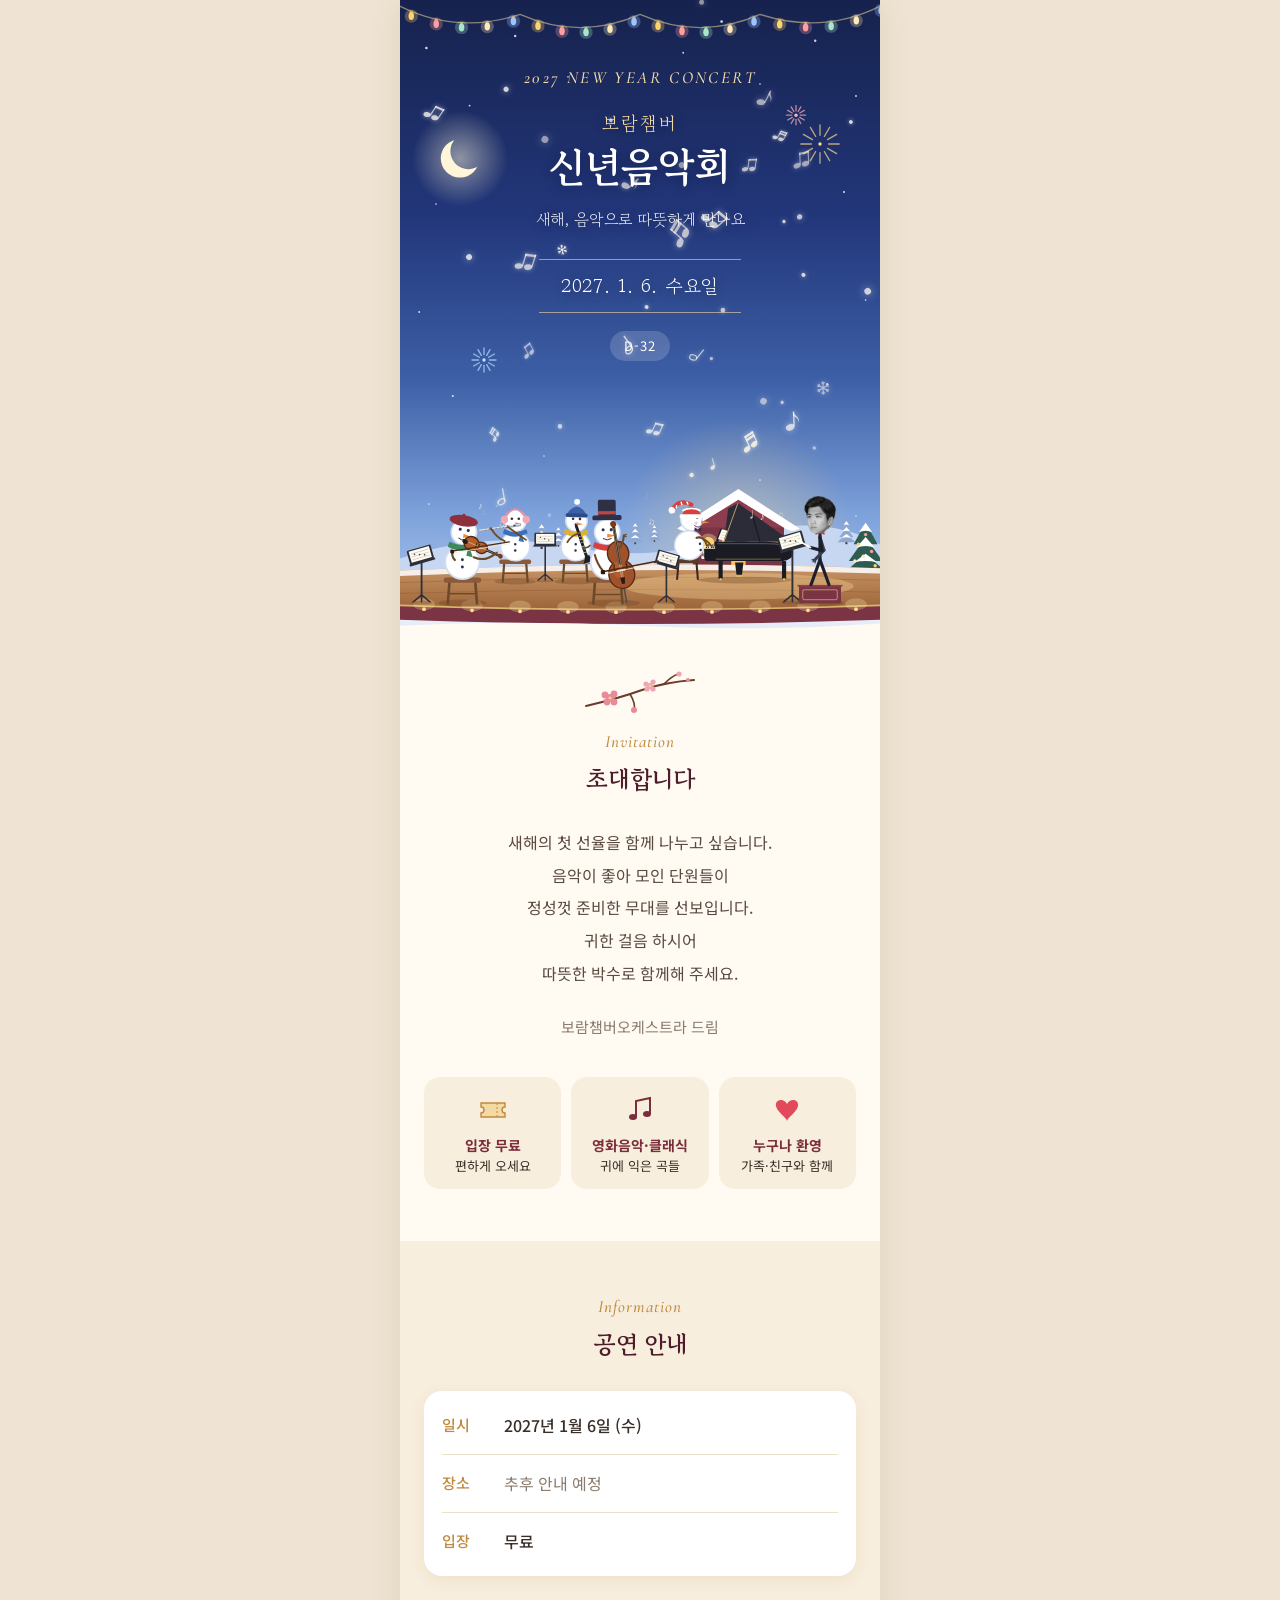
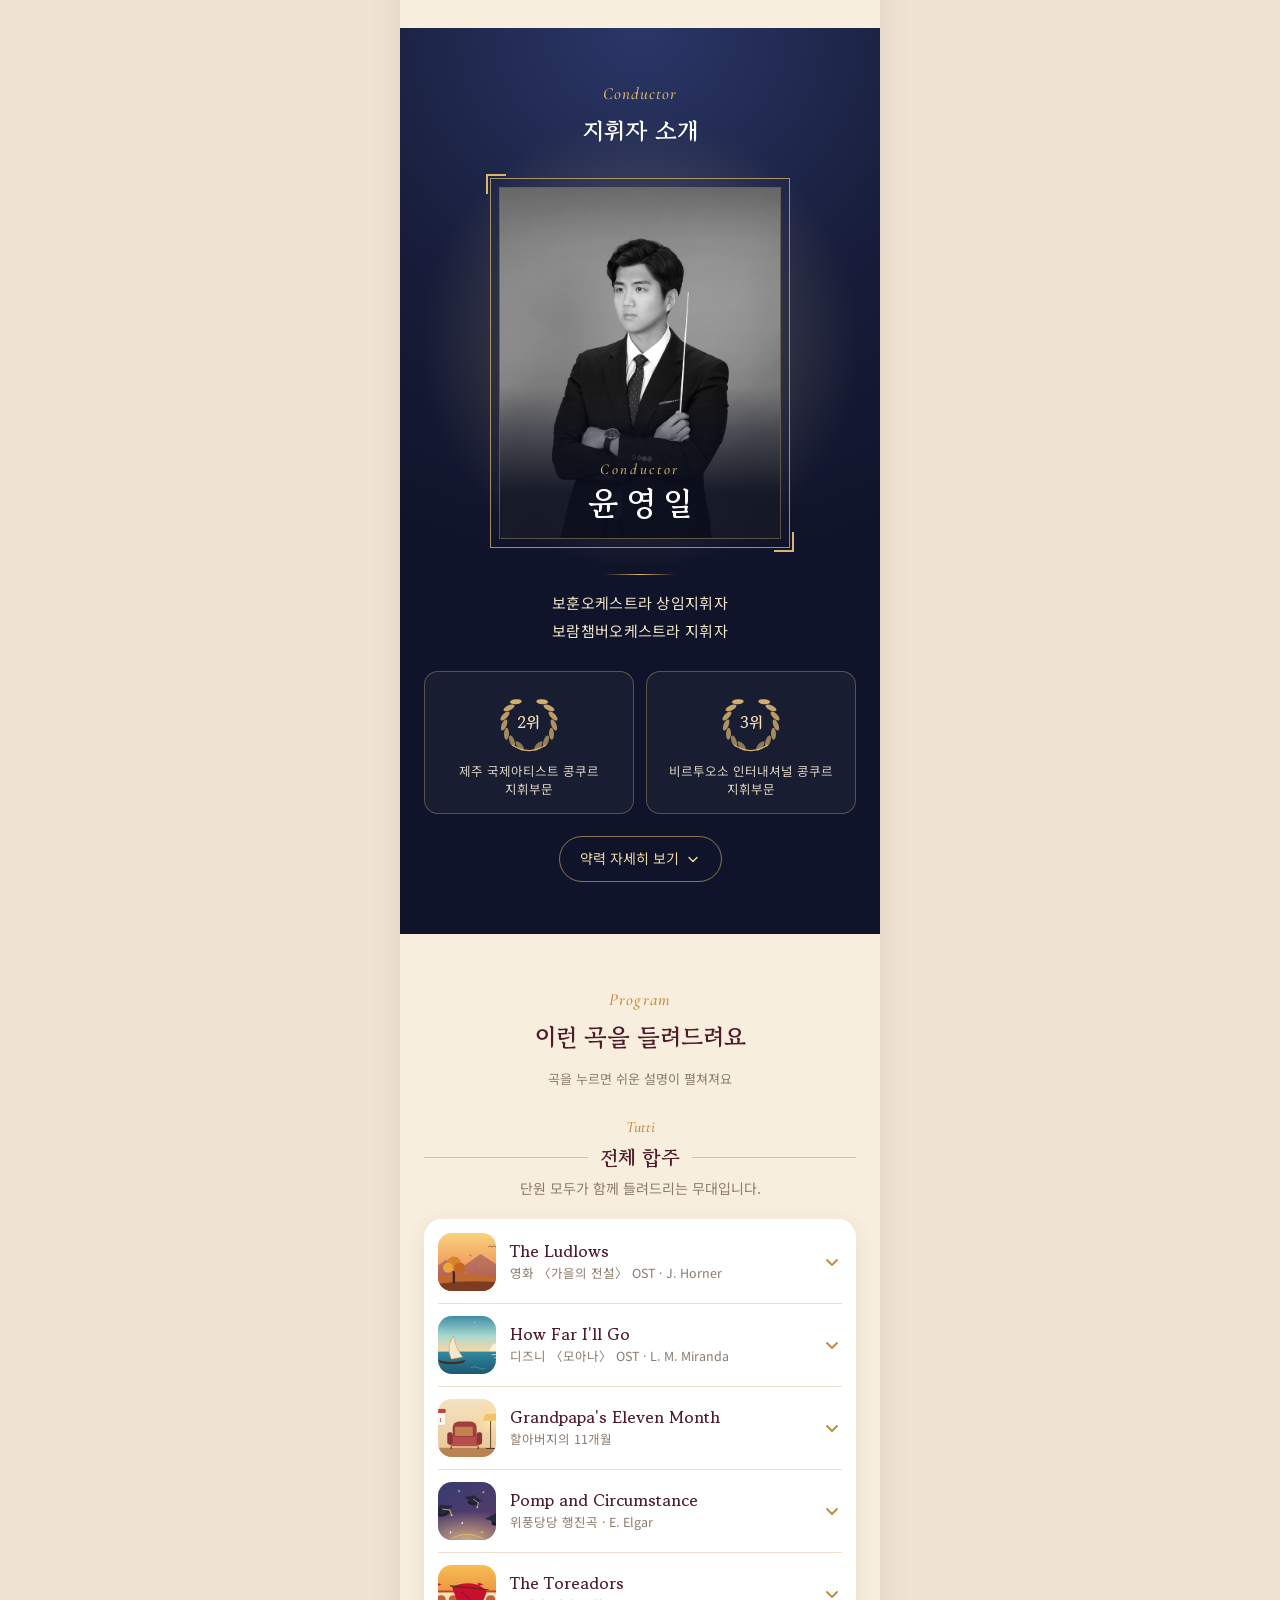
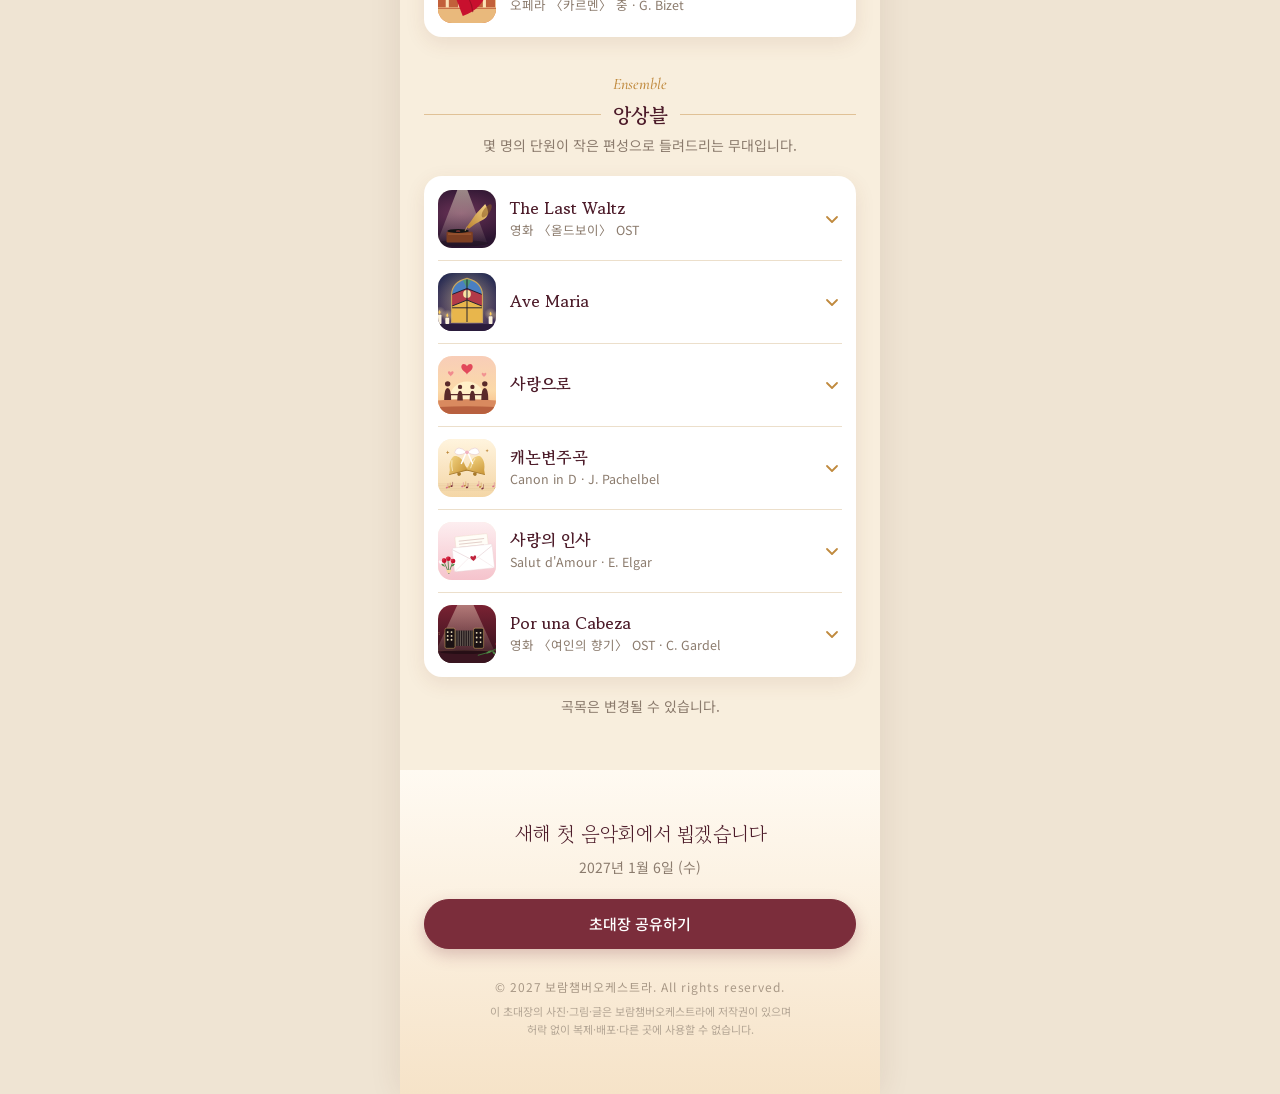
==== commit 87e7c333: "카톡 미리보기 그림 갱신 (피아노 눈사람) og.png 다시 만들고 주소 번호를 ?v=6 으로 올림  Co-Authored-By: Claude Opus 5.5 <noreply@an" ====
--- a/index.html
+++ b/index.html
@@ -10,7 +10,7 @@
 <meta property="og:title" content="보람챔버 신년음악회">
 <meta property="og:description" content="2027년 1월 6일(수) · 보람챔버오케스트라가 초대합니다.">
 <meta property="og:url" content="https://boramchamber.github.io/2027-new-year/">
-<meta property="og:image" content="https://boramchamber.github.io/2027-new-year/og.png?v=5">
+<meta property="og:image" content="https://boramchamber.github.io/2027-new-year/og.png?v=6">
 <meta property="og:image:width" content="1200">
 <meta property="og:image:height" content="630">
 <meta name="theme-color" content="#16224d">
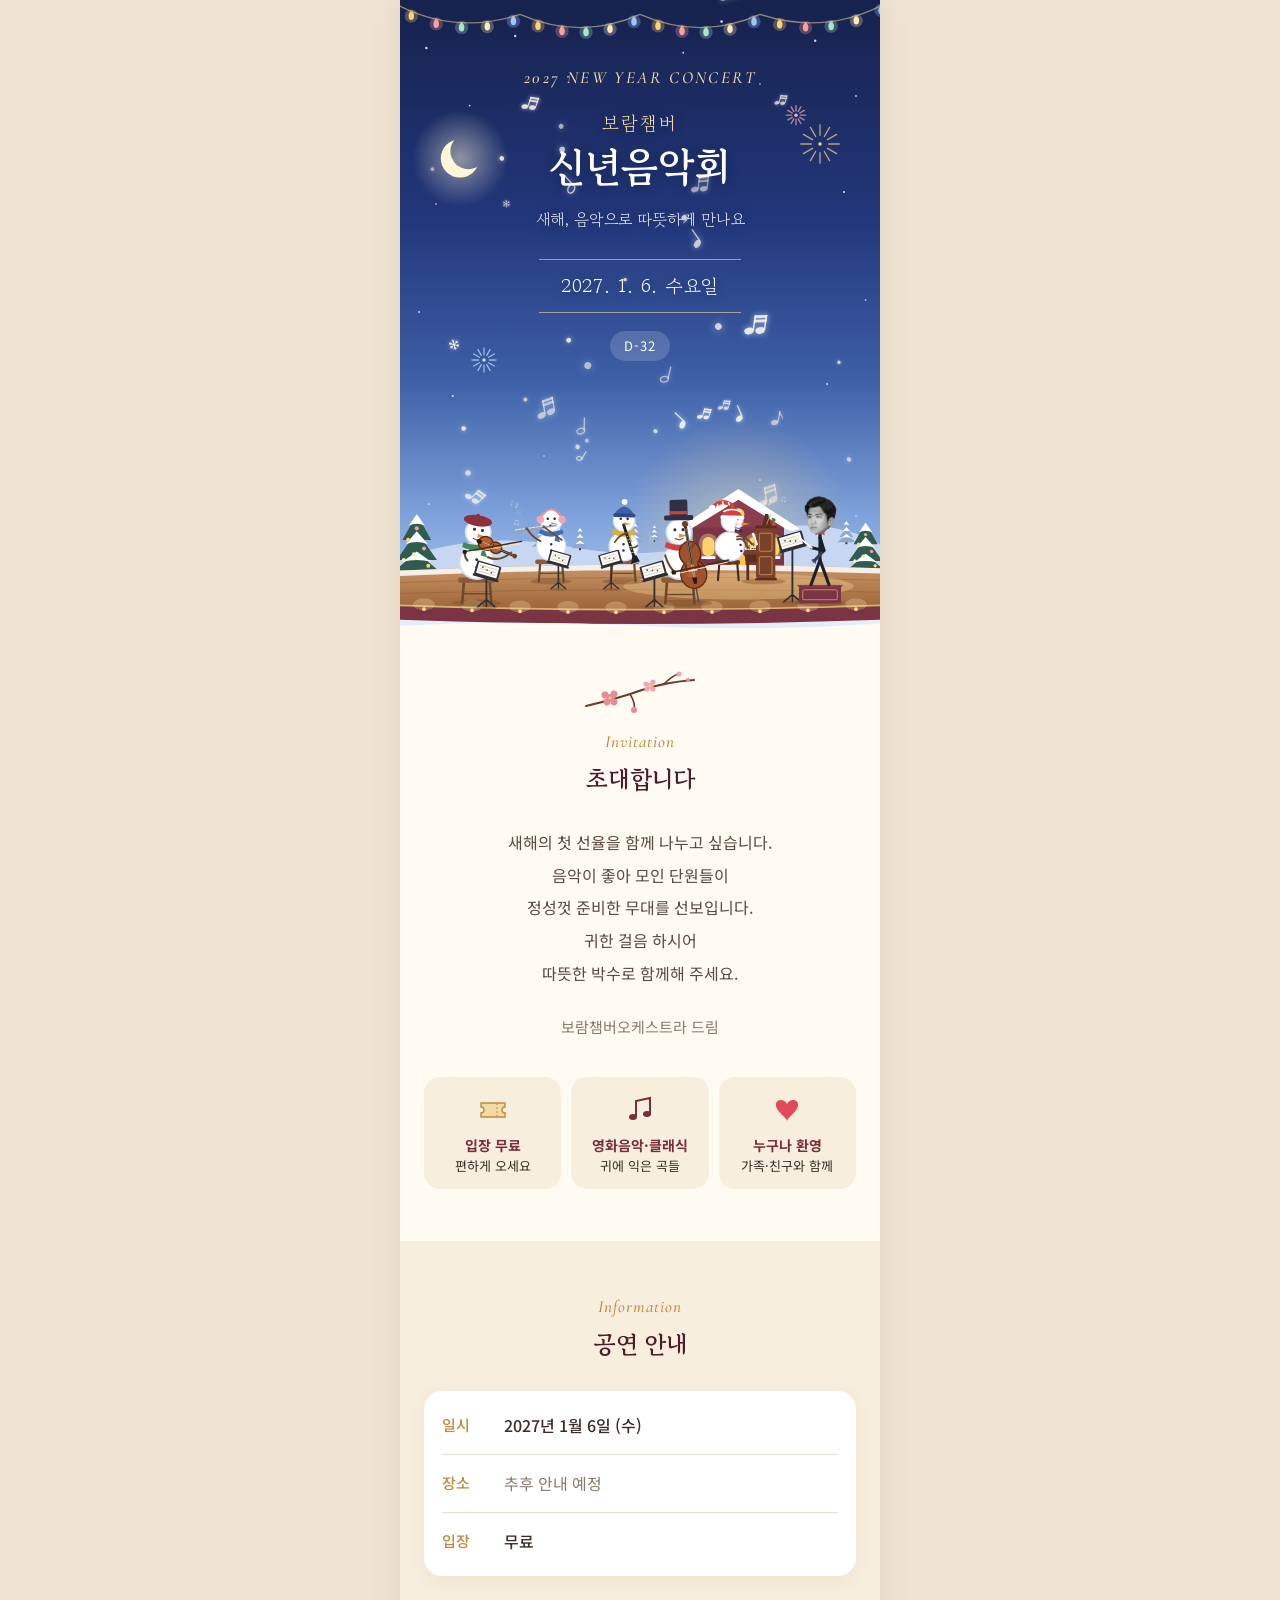
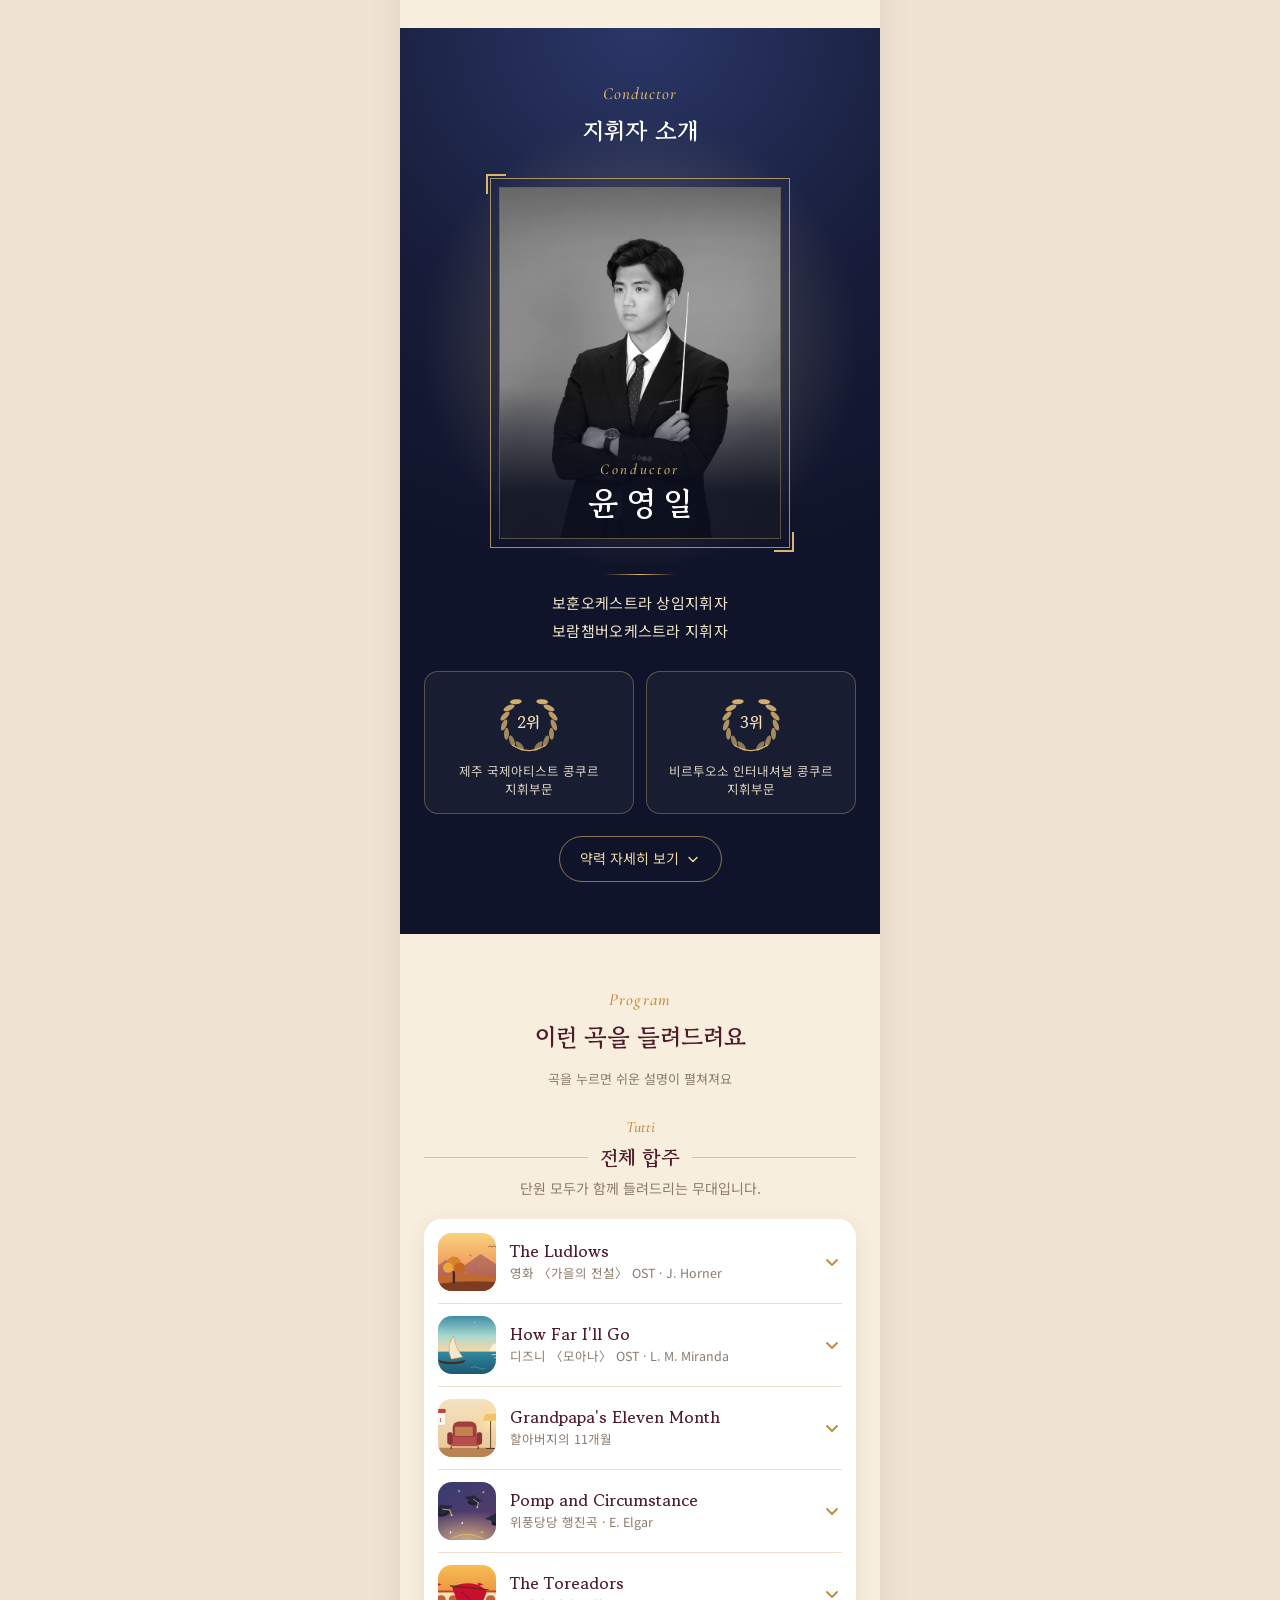
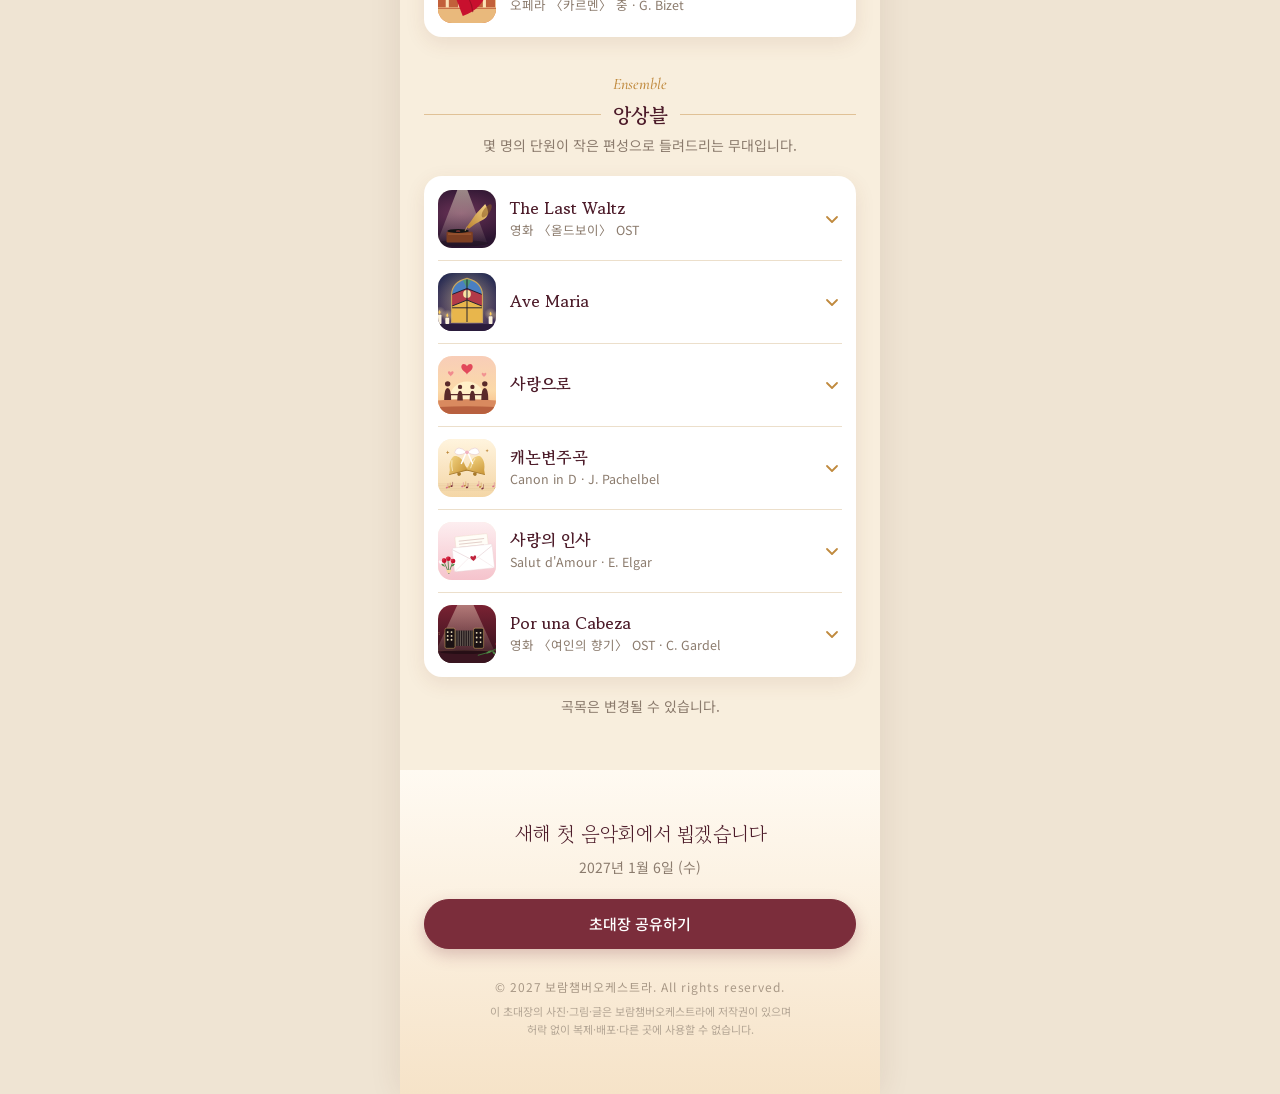
==== commit e186e1c6: "카톡 미리보기 그림 갱신 (원래 배치·업라이트 피아노·보면대) og.png 다시 만들고 주소 번호를 ?v=7 로 올림  Co-Authored-By: Claude Opus 5.5 <" ====
--- a/index.html
+++ b/index.html
@@ -10,7 +10,7 @@
 <meta property="og:title" content="보람챔버 신년음악회">
 <meta property="og:description" content="2027년 1월 6일(수) · 보람챔버오케스트라가 초대합니다.">
 <meta property="og:url" content="https://boramchamber.github.io/2027-new-year/">
-<meta property="og:image" content="https://boramchamber.github.io/2027-new-year/og.png?v=6">
+<meta property="og:image" content="https://boramchamber.github.io/2027-new-year/og.png?v=7">
 <meta property="og:image:width" content="1200">
 <meta property="og:image:height" content="630">
 <meta name="theme-color" content="#16224d">
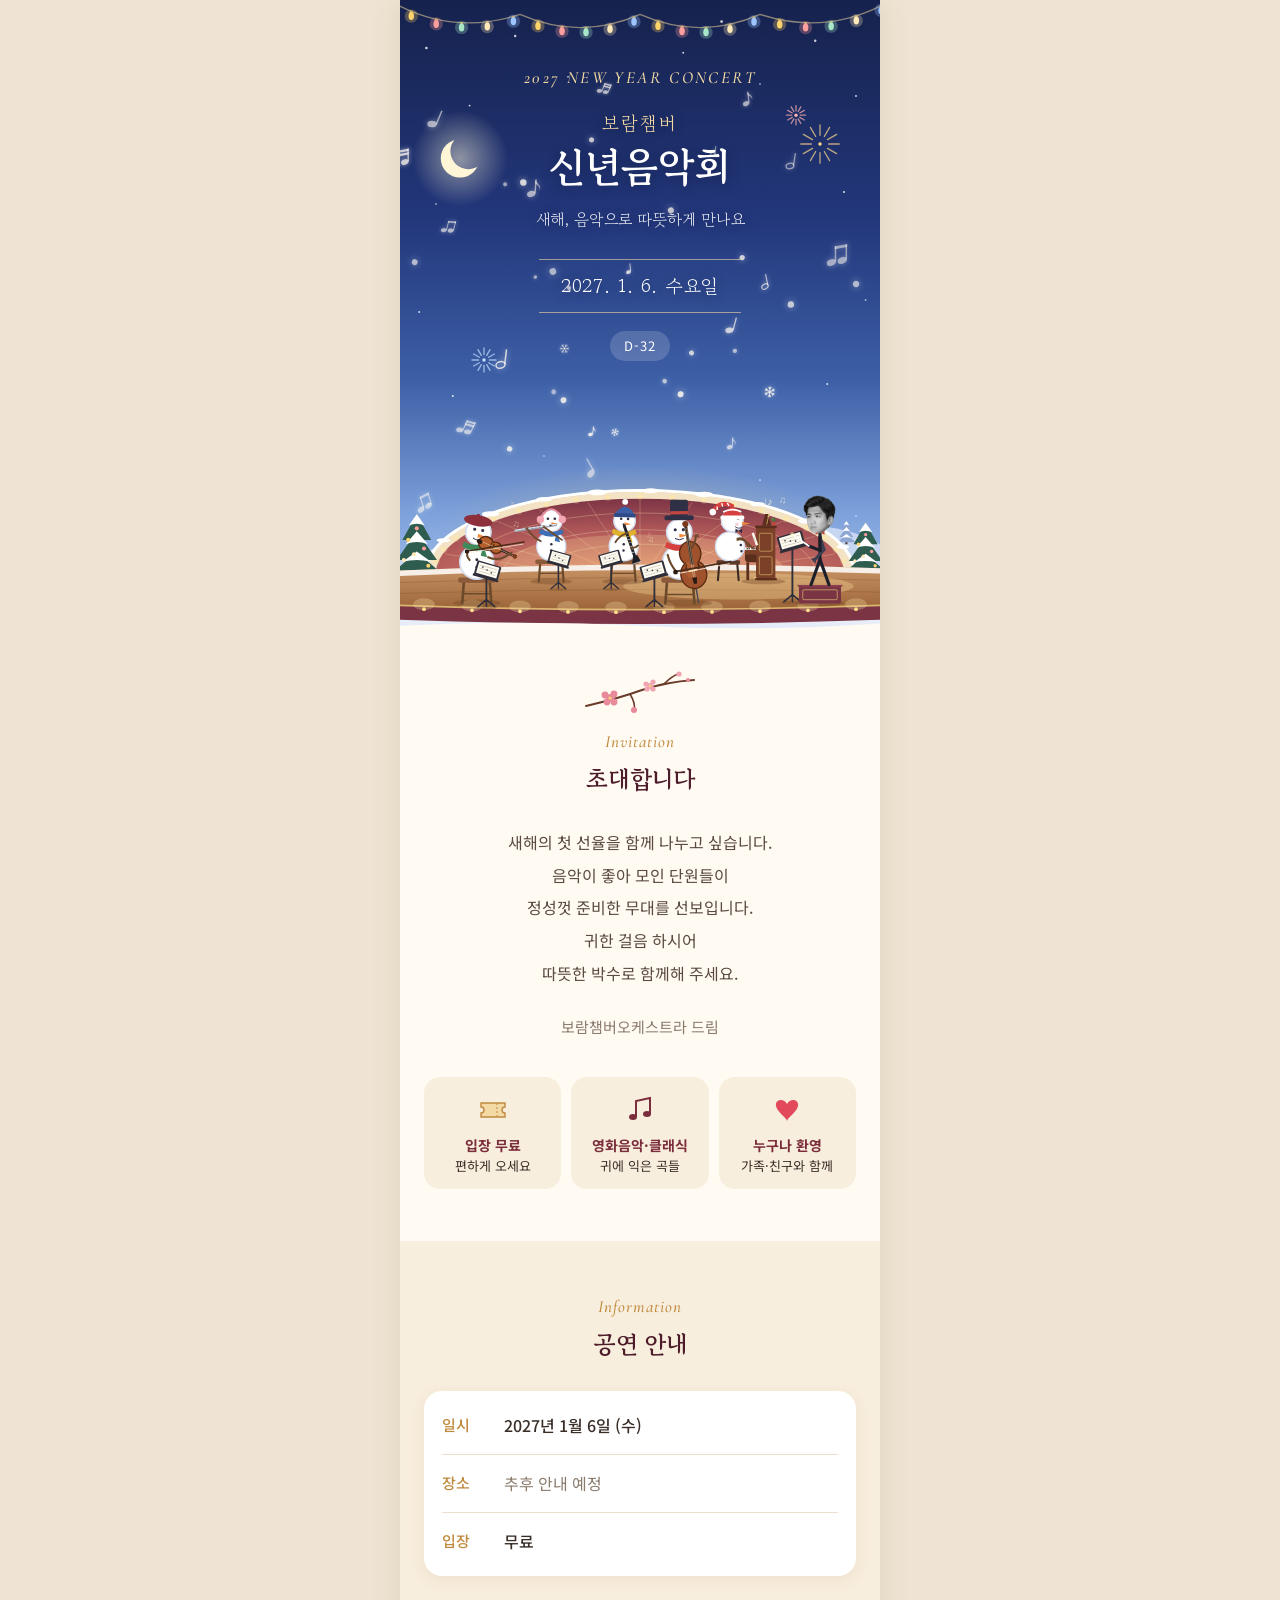
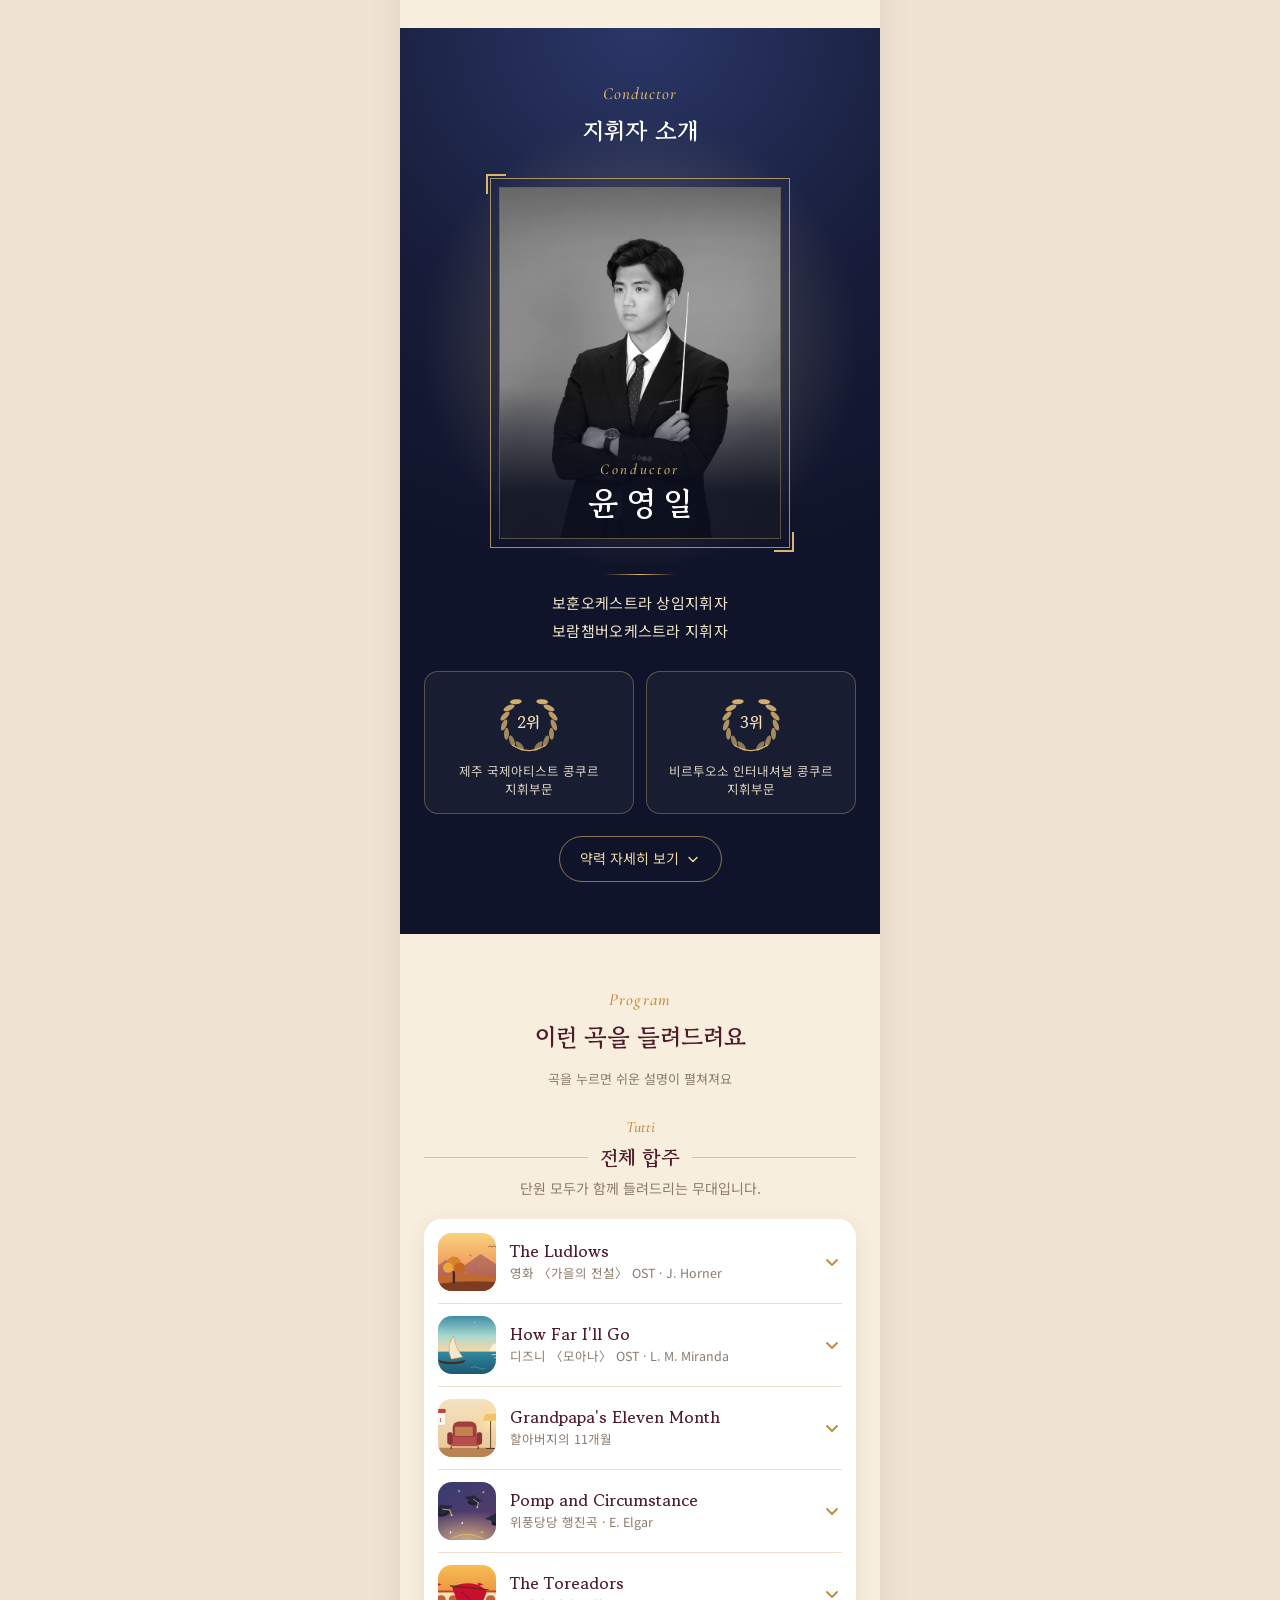
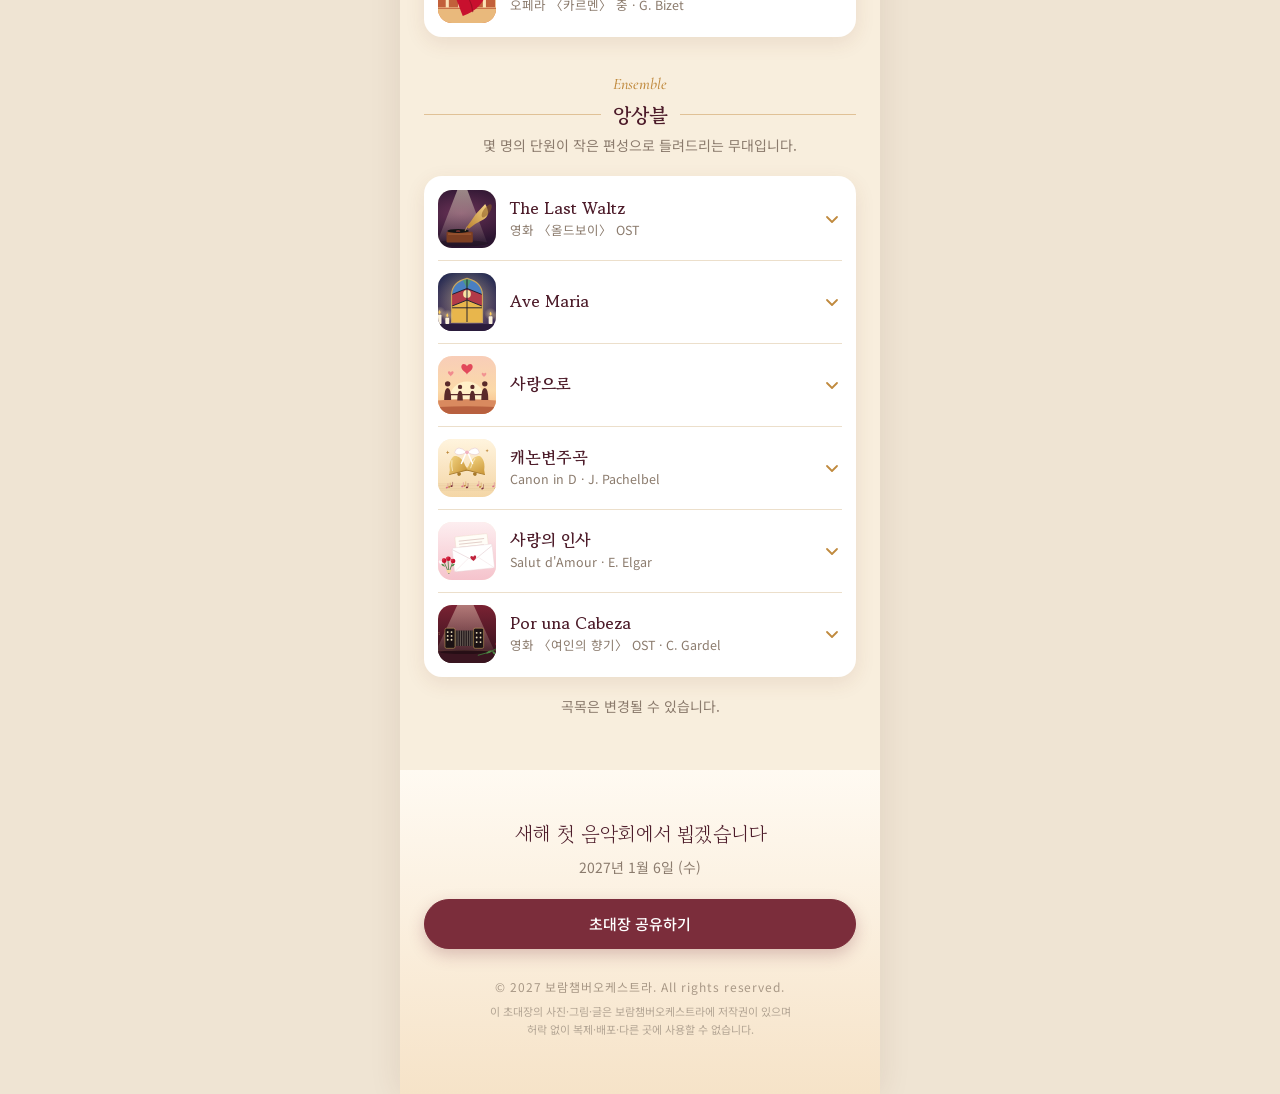
==== commit 4db7d023: "카톡 미리보기 그림 갱신 (공연장 쉘 배경) og.png 다시 만들고 주소 번호를 ?v=8 로 올림  Co-Authored-By: Claude Opus 5.5 <noreply@an" ====
--- a/index.html
+++ b/index.html
@@ -10,7 +10,7 @@
 <meta property="og:title" content="보람챔버 신년음악회">
 <meta property="og:description" content="2027년 1월 6일(수) · 보람챔버오케스트라가 초대합니다.">
 <meta property="og:url" content="https://boramchamber.github.io/2027-new-year/">
-<meta property="og:image" content="https://boramchamber.github.io/2027-new-year/og.png?v=7">
+<meta property="og:image" content="https://boramchamber.github.io/2027-new-year/og.png?v=8">
 <meta property="og:image:width" content="1200">
 <meta property="og:image:height" content="630">
 <meta name="theme-color" content="#16224d">
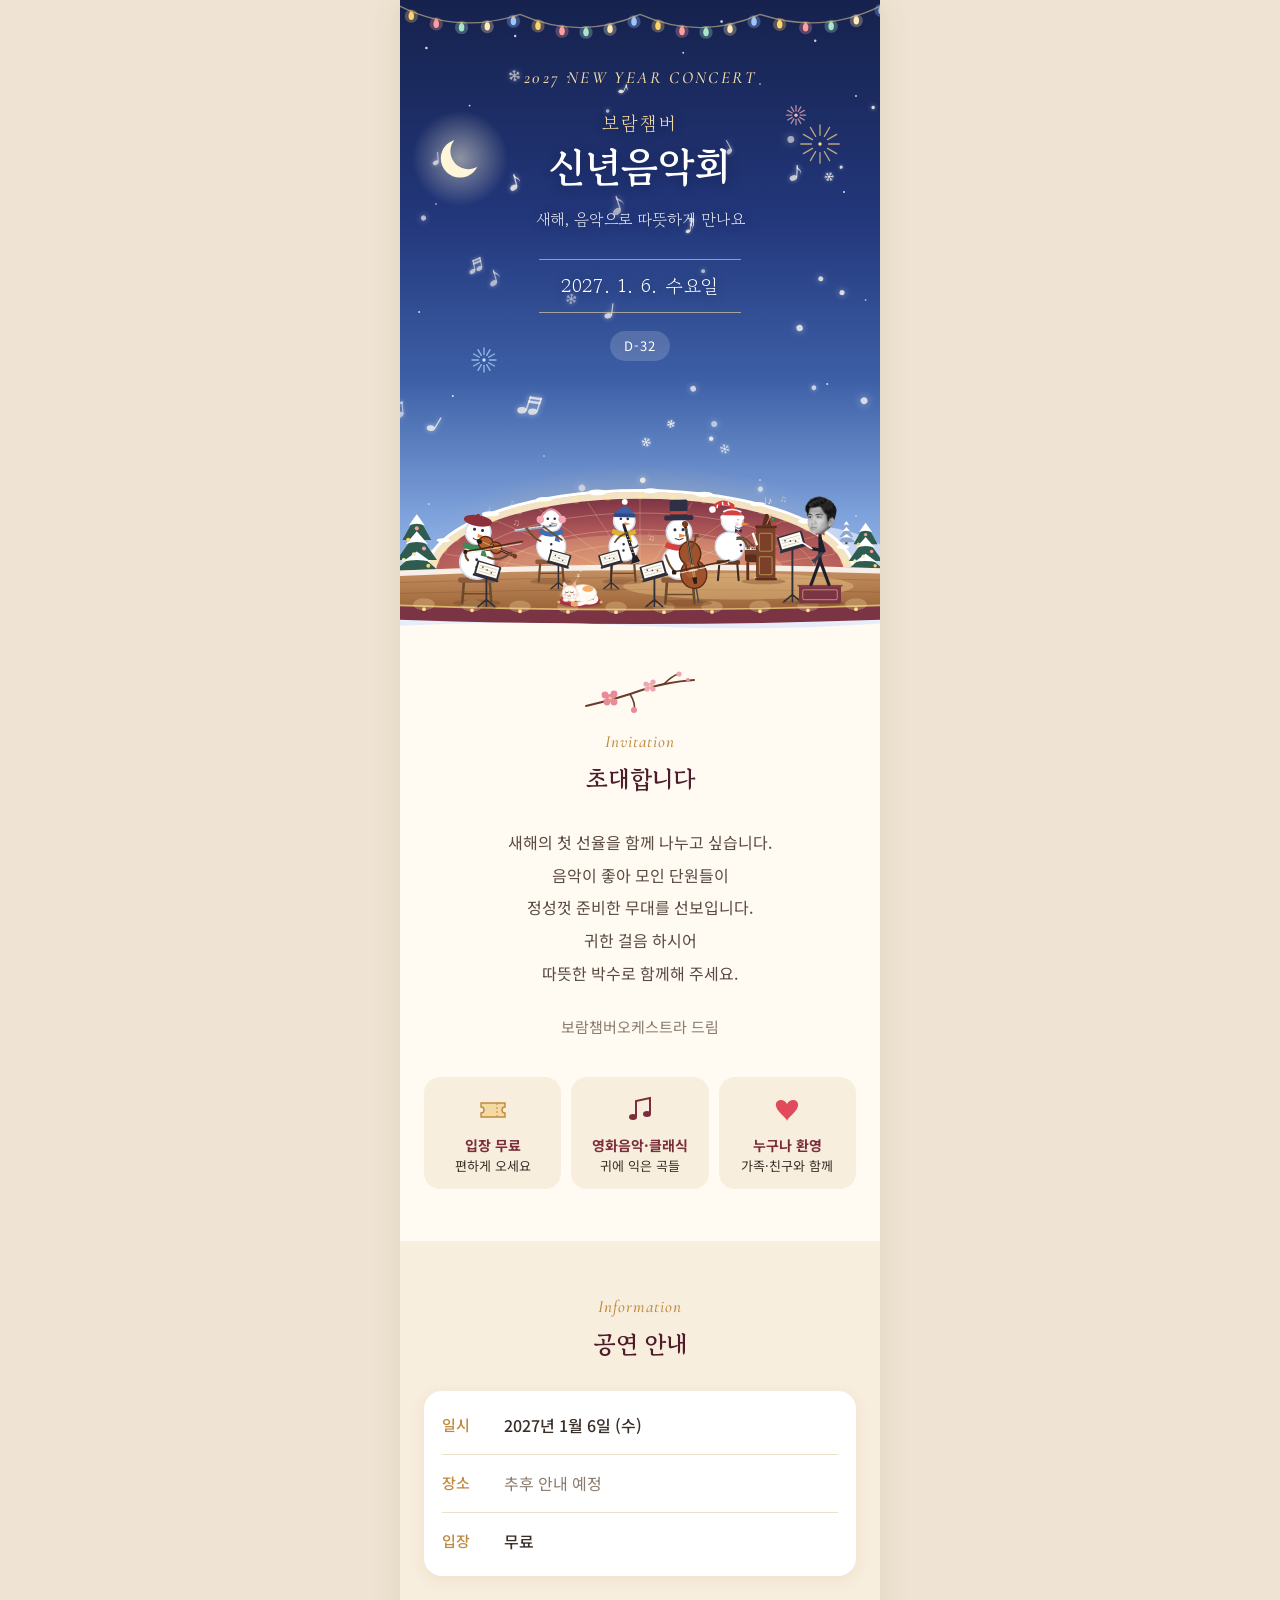
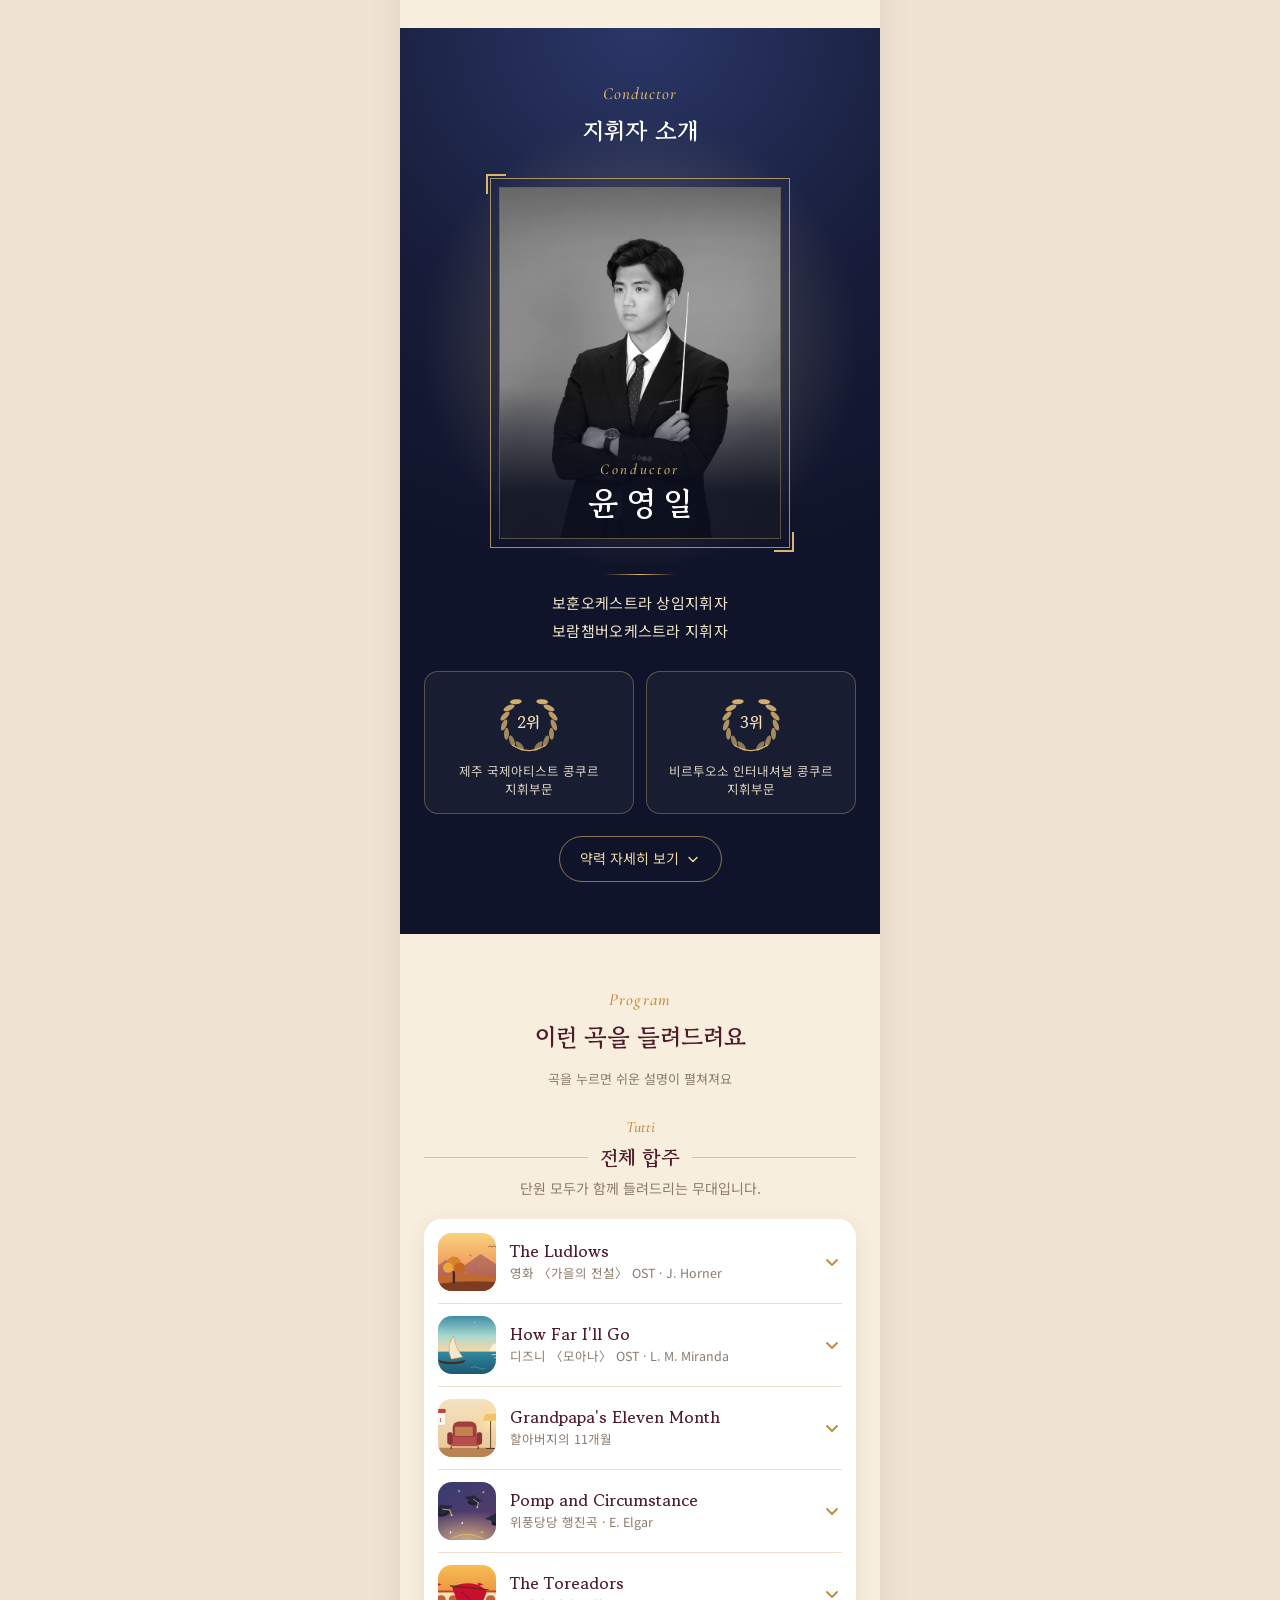
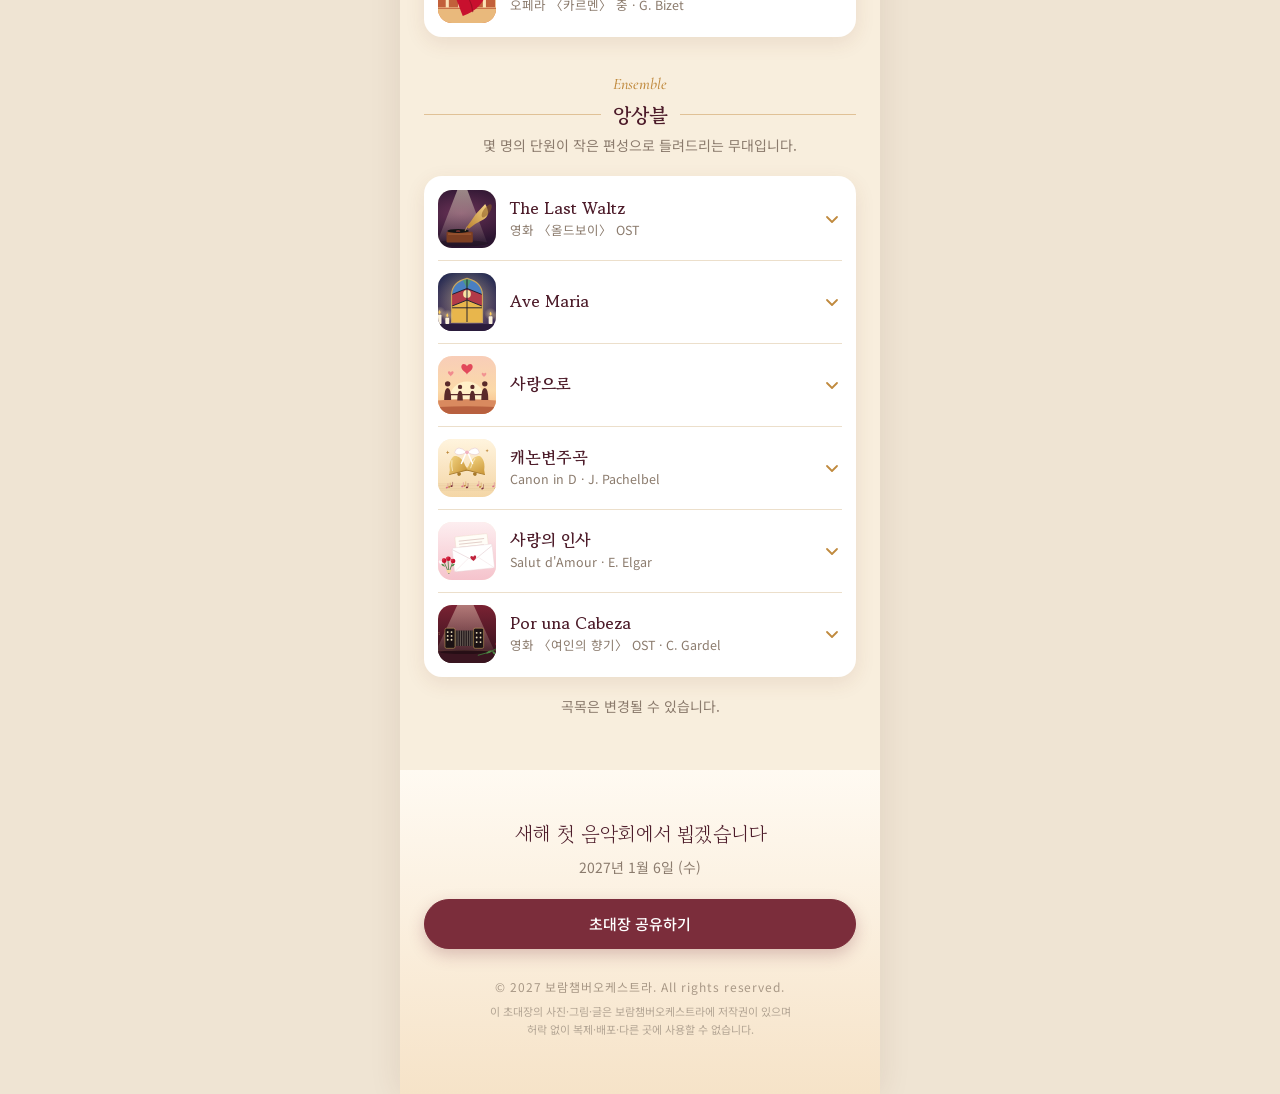
==== commit b8d6172f: "카톡 미리보기 그림 갱신 (잠자는 고양이) og.png 다시 만들고 주소 번호를 ?v=9 로 올림, 날짜를 가리지 않는 선에서 무대를 조금 올림  Co-Authored-By: Cl" ====
--- a/index.html
+++ b/index.html
@@ -10,7 +10,7 @@
 <meta property="og:title" content="보람챔버 신년음악회">
 <meta property="og:description" content="2027년 1월 6일(수) · 보람챔버오케스트라가 초대합니다.">
 <meta property="og:url" content="https://boramchamber.github.io/2027-new-year/">
-<meta property="og:image" content="https://boramchamber.github.io/2027-new-year/og.png?v=8">
+<meta property="og:image" content="https://boramchamber.github.io/2027-new-year/og.png?v=9">
 <meta property="og:image:width" content="1200">
 <meta property="og:image:height" content="630">
 <meta name="theme-color" content="#16224d">
